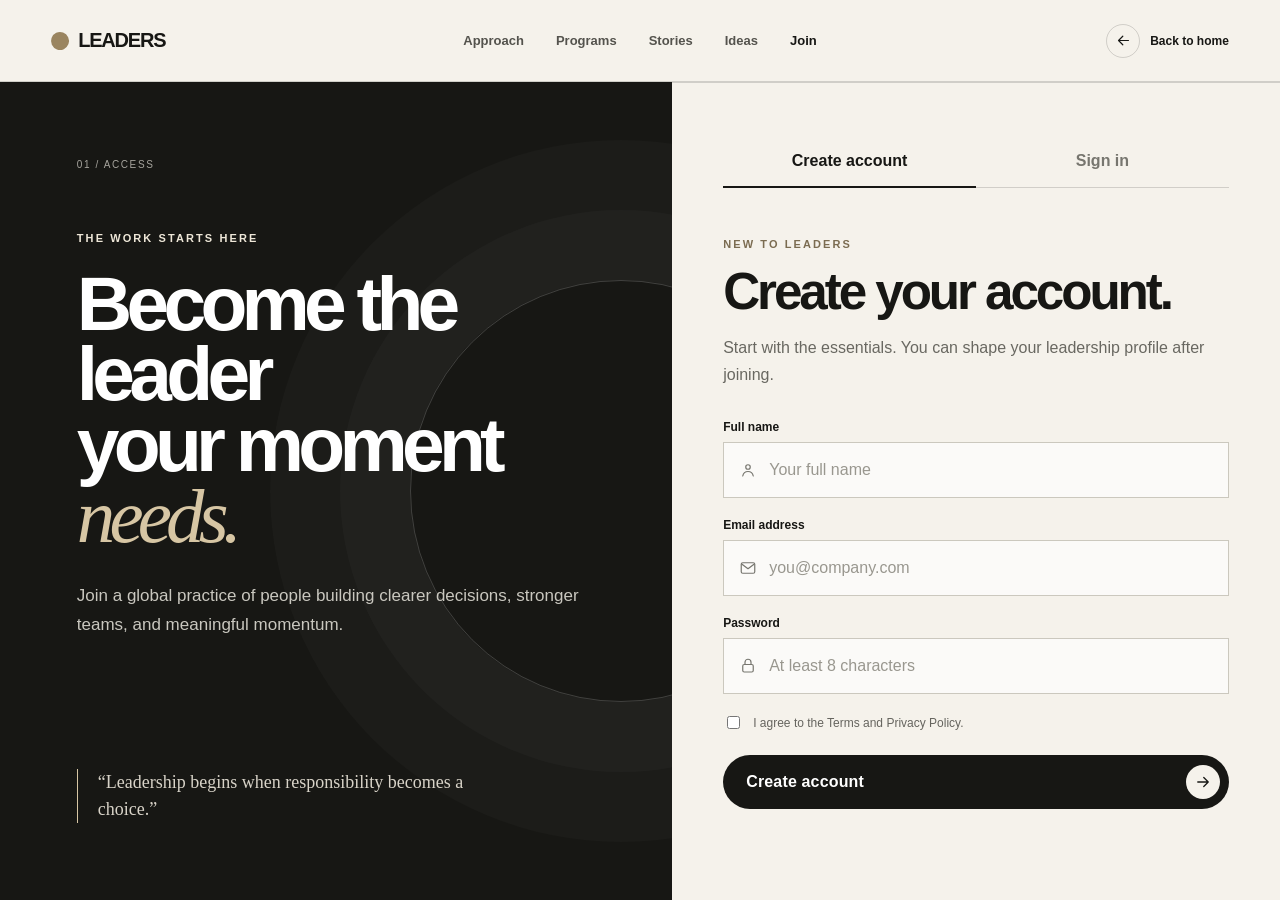
==== auth.html @ 49ad2e36 "Refine premium design and add account access" ====
<!doctype html>
<html lang="en">
<head>
  <meta charset="utf-8">
  <meta name="viewport" content="width=device-width, initial-scale=1">
  <meta name="theme-color" content="#171714">
  <meta name="description" content="Join Leaders or sign in to continue your leadership journey.">
  <title>Join Leaders</title>
  <link rel="icon" href="assets/favicon.svg" type="image/svg+xml">
  <link rel="stylesheet" href="styles.css">
  <script src="auth.js" defer></script>
</head>
<body class="auth-page">
  <header class="site-header">
    <a class="brand" href="index.html"><span class="brand-dot" aria-hidden="true"></span>LEADERS</a>
    <nav class="desktop-nav" aria-label="Primary navigation">
      <a href="index.html#approach"><span class="nav-icon"><svg viewBox="0 0 24 24"><circle cx="12" cy="12" r="8"/><path d="m15 9-2 4-4 2 2-4z"/></svg></span><span>Approach</span></a>
      <a href="index.html#programs"><span class="nav-icon"><svg viewBox="0 0 24 24"><rect x="4" y="4" width="6" height="6" rx="1"/><rect x="14" y="4" width="6" height="6" rx="1"/><rect x="4" y="14" width="6" height="6" rx="1"/><rect x="14" y="14" width="6" height="6" rx="1"/></svg></span><span>Programs</span></a>
      <a href="index.html#stories"><span class="nav-icon"><svg viewBox="0 0 24 24"><path d="M5 18.5A3.5 3.5 0 0 1 8.5 15H20V4H7a3 3 0 0 0-3 3v11a2 2 0 0 0 2 2h14"/><path d="M8 8h8M8 11h6"/></svg></span><span>Stories</span></a>
      <a href="index.html#ideas"><span class="nav-icon"><svg viewBox="0 0 24 24"><path d="M9 18h6M10 22h4M8.5 14.5A6 6 0 1 1 15.5 14.5c-1.1.8-1.5 1.5-1.5 2.5h-4c0-1-.4-1.7-1.5-2.5Z"/></svg></span><span>Ideas</span></a>
      <a class="nav-join" href="auth.html" aria-current="page"><span class="nav-icon"><svg viewBox="0 0 24 24"><circle cx="9" cy="8" r="3"/><path d="M3.5 19c.6-3.1 2.4-5 5.5-5s4.9 1.9 5.5 5M17 8v6M14 11h6"/></svg></span><span>Join</span></a>
    </nav>
    <a class="auth-back" href="index.html"><span class="icon"><svg viewBox="0 0 24 24"><path d="M19 12H5M11 6l-6 6 6 6"/></svg></span>Back to home</a>
  </header>

  <main class="auth-layout">
    <section class="auth-editorial">
      <div class="auth-number">01 / ACCESS</div>
      <div>
        <p class="eyebrow light">The work starts here</p>
        <h1>Become the leader<br>your moment <em>needs.</em></h1>
        <p>Join a global practice of people building clearer decisions, stronger teams, and meaningful momentum.</p>
      </div>
      <blockquote>“Leadership begins when responsibility becomes a choice.”</blockquote>
    </section>

    <section class="auth-panel" aria-labelledby="auth-title">
      <div class="auth-card">
        <div class="auth-tabs" role="tablist" aria-label="Account access">
          <button type="button" role="tab" id="signup-tab" aria-selected="true" aria-controls="signup-panel">Create account</button>
          <button type="button" role="tab" id="signin-tab" aria-selected="false" aria-controls="signin-panel">Sign in</button>
        </div>

        <div class="auth-form-panel" id="signup-panel" role="tabpanel" aria-labelledby="signup-tab">
          <p class="eyebrow">New to Leaders</p>
          <h2 id="auth-title">Create your account.</h2>
          <p class="auth-intro">Start with the essentials. You can shape your leadership profile after joining.</p>
          <form class="account-form" data-mode="signup">
            <div class="auth-field"><label for="signup-name">Full name</label><div><svg viewBox="0 0 24 24"><circle cx="12" cy="8" r="3"/><path d="M5 20c.8-4 3.1-6 7-6s6.2 2 7 6"/></svg><input id="signup-name" name="name" autocomplete="name" placeholder="Your full name" required></div></div>
            <div class="auth-field"><label for="signup-email">Email address</label><div><svg viewBox="0 0 24 24"><rect x="3" y="5" width="18" height="14" rx="2"/><path d="m4 7 8 6 8-6"/></svg><input id="signup-email" name="email" type="email" autocomplete="email" placeholder="you@company.com" required></div></div>
            <div class="auth-field"><label for="signup-password">Password</label><div><svg viewBox="0 0 24 24"><rect x="5" y="10" width="14" height="10" rx="2"/><path d="M8 10V7a4 4 0 0 1 8 0v3"/></svg><input id="signup-password" name="password" type="password" autocomplete="new-password" minlength="8" placeholder="At least 8 characters" required></div></div>
            <label class="auth-check"><input type="checkbox" required><span>I agree to the Terms and Privacy Policy.</span></label>
            <button class="button button-ink auth-submit" type="submit">Create account <span class="icon"><svg viewBox="0 0 24 24"><path d="M5 12h14M13 6l6 6-6 6"/></svg></span></button>
            <p class="auth-status" aria-live="polite"></p>
          </form>
        </div>

        <div class="auth-form-panel" id="signin-panel" role="tabpanel" aria-labelledby="signin-tab" hidden>
          <p class="eyebrow">Welcome back</p>
          <h2>Continue your work.</h2>
          <p class="auth-intro">Sign in to return to your leadership profile and programs.</p>
          <form class="account-form" data-mode="signin">
            <div class="auth-field"><label for="signin-email">Email address</label><div><svg viewBox="0 0 24 24"><rect x="3" y="5" width="18" height="14" rx="2"/><path d="m4 7 8 6 8-6"/></svg><input id="signin-email" name="email" type="email" autocomplete="email" placeholder="you@company.com" required></div></div>
            <div class="auth-field"><label for="signin-password">Password</label><div><svg viewBox="0 0 24 24"><rect x="5" y="10" width="14" height="10" rx="2"/><path d="M8 10V7a4 4 0 0 1 8 0v3"/></svg><input id="signin-password" name="password" type="password" autocomplete="current-password" placeholder="Your password" required></div></div>
            <div class="auth-row"><label class="auth-check"><input type="checkbox"><span>Remember me</span></label><button class="auth-text-button" type="button">Forgot password?</button></div>
            <button class="button button-ink auth-submit" type="submit">Sign in <span class="icon"><svg viewBox="0 0 24 24"><path d="M5 12h14M13 6l6 6-6 6"/></svg></span></button>
            <p class="auth-status" aria-live="polite"></p>
          </form>
        </div>
      </div>
    </section>
  </main>
</body>
</html>
---- styles.css ----
:root{--ink:#171714;--blue:#252521;--blue-2:#35352f;--coral:#9a8560;--yellow:#d7c6a4;--citrus:#eee7d8;--cream:#f5f2eb;--white:#fff;--line:rgba(23,23,20,.16);--pad:clamp(20px,4vw,64px);--ease:cubic-bezier(.2,.75,.25,1);--radius:0px}*{box-sizing:border-box}html{scroll-behavior:smooth}body{margin:0;background:var(--cream);color:var(--ink);font-family:"Avenir Next","Helvetica Neue",Arial,sans-serif;font-size:16px;overflow-x:hidden}body.menu-open,body.dialog-open{overflow:hidden}button,input{font:inherit}button,a{-webkit-tap-highlight-color:transparent}button{cursor:pointer}a{color:inherit;text-decoration:none}.skip-link{position:fixed;top:8px;left:8px;z-index:200;background:var(--citrus);padding:12px 18px;transform:translateY(-150%)}.skip-link:focus{transform:none}.site-header{height:82px;background:var(--cream);display:grid;grid-template-columns:1fr auto 1fr;align-items:center;padding:0 var(--pad);position:relative;z-index:50;border-bottom:1px solid var(--line)}.brand{display:inline-flex;align-items:center;gap:9px;width:max-content;font-weight:900;letter-spacing:-.06em;font-size:20px}.brand-dot{width:18px;height:18px;background:var(--coral);display:inline-block;border-radius:50% 50% 0 50%;transform:rotate(-25deg)}.brand-mark{font-size:8px;align-self:flex-start;margin-top:2px}.desktop-nav{display:flex;gap:32px;font-size:13px;font-weight:700}.desktop-nav a{position:relative}.desktop-nav a:after{content:"";position:absolute;left:0;right:100%;bottom:-6px;height:2px;background:var(--coral);transition:right .3s var(--ease)}.desktop-nav a:hover:after{right:0}.header-cta{justify-self:end}.pill-button,.button{border:0;font-weight:800}.pill-button{border-radius:999px;background:var(--ink);color:white;padding:12px 18px;font-size:12px;display:inline-flex;gap:18px;align-items:center}.pill-button:hover span{transform:translate(2px,-2px)}.menu-button{display:none;border:0;background:transparent;font-weight:800}.mobile-menu{position:fixed;z-index:40;inset:72px 0 0;background:var(--yellow);padding:40px 24px}.mobile-menu nav{display:grid}.mobile-menu nav a{font-size:40px;font-weight:800;letter-spacing:-.05em;padding:15px 0;border-bottom:1px solid rgba(17,19,38,.2);display:flex;justify-content:space-between}.mobile-menu nav span{font-size:12px;letter-spacing:0}.mobile-menu .pill-button{margin-top:35px}.hero{height:calc(100svh - 82px);min-height:650px;position:relative;isolation:isolate;background:var(--blue);overflow:hidden}.hero-image{position:absolute;inset:0;width:100%;height:100%;object-fit:cover}.hero-wash{position:absolute;inset:0;background:linear-gradient(90deg,rgba(6,27,89,.99) 0%,rgba(6,31,101,.94) 31%,rgba(12,47,143,.43) 53%,rgba(12,47,143,0) 75%)}.hero-content{position:relative;z-index:2;height:100%;display:flex;flex-direction:column;justify-content:center;align-items:flex-start;width:min(720px,58%);padding:60px var(--pad);color:white}.eyebrow{text-transform:uppercase;letter-spacing:.19em;font-weight:900;font-size:11px;margin:0 0 24px}.eyebrow.light{color:var(--citrus)}.hero h1,.programs h2,.story-section h2{font-size:clamp(64px,8.5vw,134px);line-height:.82;letter-spacing:-.085em;margin:0;font-weight:850}.hero h1 em,.programs h2 em,.story-section h2 em{font-family:Georgia,serif;font-weight:400}.hero h1 em{color:var(--yellow)}.hero-copy{font-size:clamp(16px,1.4vw,21px);line-height:1.55;max-width:530px;margin:32px 0 0;color:#e3e9ff}.hero-actions{display:flex;align-items:center;gap:28px;margin-top:34px}.button{padding:17px 22px;display:inline-flex;gap:42px;align-items:center;transition:transform .25s var(--ease),box-shadow .25s}.button:hover{transform:translateY(-3px);box-shadow:0 12px 30px rgba(0,0,0,.15)}.button-citrus{background:var(--citrus);color:var(--ink)}.button-ink{background:var(--ink);color:white}.text-link{border:0;background:none;padding:5px 0;font-size:13px;font-weight:800;display:inline-flex;gap:24px;align-items:center}.light-link{color:white;border-bottom:1px solid rgba(255,255,255,.55)}.dark-link{color:var(--ink);border-bottom:1px solid var(--ink)}.text-link span{transition:transform .2s}.text-link:hover span{transform:translate(3px,-2px)}.hero-stamp{position:absolute;z-index:2;right:var(--pad);bottom:38px;width:110px;height:110px;color:white}.hero-stamp svg{width:100%;height:100%;animation:spin 18s linear infinite}.hero-stamp text{fill:white;font-size:9px;letter-spacing:1.8px;font-weight:800}.hero-stamp circle{fill:var(--citrus)}.hero-index{position:absolute;z-index:2;left:var(--pad);bottom:22px;color:white;display:flex;align-items:center;gap:10px;font-size:10px;font-weight:800}.hero-index i{width:70px;height:1px;background:rgba(255,255,255,.6)}@keyframes spin{to{transform:rotate(360deg)}}.section-grid{display:grid;grid-template-columns:minmax(150px,1fr) minmax(0,3fr);gap:30px;padding:120px var(--pad)}.section-label{text-transform:uppercase;font-size:11px;letter-spacing:.15em;font-weight:800}.section-label span{color:var(--coral);margin-right:14px}.manifesto-copy{max-width:1050px}.manifesto-copy h2,.principles h2{font-size:clamp(42px,5.6vw,82px);line-height:1.06;letter-spacing:-.065em;margin:0}.manifesto-copy>p:last-child{font-size:18px;line-height:1.7;max-width:650px;margin:45px 0 0 auto;color:#4c4d5c}.marker{position:relative;white-space:nowrap}.marker:after{content:"";position:absolute;height:.22em;left:0;right:0;bottom:.05em;z-index:-1;transform:rotate(-1.5deg)}.marker.coral:after{background:var(--coral)}.marker.blue:after{background:#b8aa8c}.marker.yellow:after{background:var(--yellow)}.metrics{display:grid;grid-template-columns:repeat(4,1fr);border-top:1px solid var(--line);border-bottom:1px solid var(--line)}.metric{min-height:240px;padding:40px var(--pad);border-right:1px solid var(--line);display:flex;flex-direction:column;justify-content:space-between}.metric strong{font-size:clamp(52px,6vw,88px);letter-spacing:-.08em}.metric strong:after{content:"+";color:var(--coral);font-size:.45em;vertical-align:top}.metric:nth-child(3) strong:after{content:""}.metric span{font-size:12px;text-transform:uppercase;letter-spacing:.12em;font-weight:800}.metric.coral-card{background:var(--coral);border:0}.metric.coral-card .metric-symbol{font-size:50px}.metric.coral-card p{font-family:Georgia,serif;font-size:24px;line-height:1.2;margin:0}.programs{background:var(--blue);color:white;padding:120px var(--pad)}.programs-head{display:flex;justify-content:space-between;align-items:end;gap:50px}.programs-head>p{width:340px;color:#d7d2c8;line-height:1.7;margin:0 0 10px}.programs h2{font-size:clamp(65px,8vw,116px)}.programs h2 em{color:var(--yellow)}.program-tabs{display:flex;border-bottom:1px solid rgba(255,255,255,.25);margin-top:75px}.program-tabs button{flex:1;border:0;background:transparent;color:#c4c0b7;padding:20px 8px;font-weight:800;text-align:left;position:relative}.program-tabs button[aria-selected="true"]{color:white}.program-tabs button[aria-selected="true"]:after{content:"";position:absolute;left:0;right:0;bottom:-1px;height:4px;background:var(--citrus)}.program-panel{margin-top:40px;background:var(--cream);color:var(--ink);min-height:500px;display:grid;grid-template-columns:120px 1.15fr 1fr;overflow:hidden}.program-number{padding:38px;font-size:12px;font-weight:800}.program-content{padding:70px 40px;align-self:center;max-width:600px}.program-content h3{font-size:clamp(38px,4vw,62px);line-height:1;letter-spacing:-.06em;margin:0 0 24px}.program-content>p{color:#545563;line-height:1.65}.program-content ul{list-style:none;padding:20px 0;margin:20px 0;border-top:1px solid var(--line);display:flex;flex-wrap:wrap;gap:10px}.program-content li{font-size:12px;border:1px solid var(--line);border-radius:999px;padding:8px 12px}.program-visual{position:relative;overflow:hidden;background:var(--yellow);display:grid;place-items:center}.orbit{position:absolute;border:3px solid var(--ink);border-radius:50%}.orbit-one{width:72%;aspect-ratio:1}.orbit-two{width:50%;aspect-ratio:1}.orbit-core{width:22%;aspect-ratio:1;background:var(--coral);display:grid;place-items:center;border-radius:50%;font-size:clamp(50px,7vw,100px);font-weight:900;transition:transform .6s var(--ease)}.program-panel:hover .orbit-core{transform:rotate(12deg) scale(1.05)}.principles{background:var(--yellow)}.principles-content{display:grid;grid-template-columns:.95fr 1.05fr;gap:80px}.principles h2{font-size:clamp(52px,6vw,90px)}.principles h2 em{font-family:Georgia,serif;font-weight:400;color:var(--blue)}.accordion-item{border-top:1px solid rgba(17,19,38,.3)}.accordion-item:last-child{border-bottom:1px solid rgba(17,19,38,.3)}.accordion-item button{width:100%;border:0;background:none;padding:24px 0;display:flex;justify-content:space-between;text-align:left;font-weight:800;font-size:20px}.accordion-item i{font-style:normal;font-size:10px;color:var(--coral);margin-right:25px}.accordion-item b{font-size:26px;font-weight:400}.accordion-content{display:grid;grid-template-rows:0fr;transition:grid-template-rows .4s var(--ease)}.accordion-content>p{overflow:hidden;margin:0;line-height:1.65;color:#4c493b;padding-right:35px}.accordion-item.open .accordion-content{grid-template-rows:1fr}.accordion-item.open .accordion-content>p{padding-bottom:28px}.story-section{background:var(--ink);color:white;padding:120px var(--pad);overflow:hidden}.story-top{display:flex;justify-content:space-between;align-items:end}.story-section h2{font-size:clamp(62px,8vw,112px)}.story-section h2 em{color:var(--coral)}.story-controls{display:flex;gap:10px}.circle-button{width:52px;height:52px;border-radius:50%;border:1px solid rgba(255,255,255,.45);background:transparent;color:white;font-size:18px}.circle-button:hover{background:white;color:var(--ink)}.story-track{margin-top:70px;display:flex;transition:transform .6s var(--ease)}.story-card{min-width:100%;padding-right:15vw;opacity:.2;transition:opacity .4s}.story-card.active{opacity:1}.story-card blockquote{font-family:Georgia,serif;font-size:clamp(36px,5vw,68px);line-height:1.2;margin:0;letter-spacing:-.03em}.story-card footer{display:flex;align-items:center;gap:15px;margin-top:50px}.story-card footer div{display:grid;gap:3px}.story-card footer span{font-size:12px;color:#aeb2c8}.avatar{width:48px;height:48px;border-radius:50%;display:grid!important;place-items:center;color:var(--ink)!important;font-weight:900}.avatar-coral{background:var(--coral)}.avatar-yellow{background:var(--yellow)}.avatar-blue{background:#bbb4a7}.story-progress{height:2px;background:rgba(255,255,255,.18);margin-top:70px}.story-progress i{display:block;width:33.333%;height:100%;background:var(--citrus);transition:transform .6s var(--ease)}.cta-section{min-height:680px;background:var(--coral);display:grid;place-items:center;text-align:center;position:relative;overflow:hidden;padding:100px 24px}.cta-content{position:relative;z-index:2}.cta-section h2{font-size:clamp(52px,7vw,100px);line-height:.96;letter-spacing:-.07em;margin:0}.cta-section p:not(.eyebrow){font-size:18px;margin:30px auto;max-width:510px;line-height:1.6}.cta-shape{position:absolute;border-radius:50%}.shape-one{width:420px;height:420px;background:var(--yellow);left:-180px;top:-120px}.shape-two{width:360px;height:360px;border:75px solid var(--blue);right:-170px;bottom:-110px}.site-footer{background:var(--cream);padding:80px var(--pad) 30px}.footer-main{display:grid;grid-template-columns:1fr 1fr;gap:80px;align-items:start}.footer-brand{font-size:32px}.footer-main>div>p{color:#5e5f69;margin-top:18px}.newsletter label{font-weight:800;font-size:18px}.newsletter>div{display:flex;border-bottom:2px solid var(--ink);margin-top:20px}.newsletter input{flex:1;border:0;background:transparent;padding:17px 0;outline:0}.newsletter button{border:0;background:none;font-size:24px}.form-note{height:20px;font-size:12px;color:var(--blue)}.footer-bottom{display:flex;justify-content:space-between;border-top:1px solid var(--line);padding-top:25px;margin-top:70px;font-size:11px;color:#666873}.footer-bottom div{display:flex;gap:25px}.diagnostic{padding:0;border:0;width:min(1100px,calc(100% - 32px));max-width:none;background:transparent}.diagnostic::backdrop{background:rgba(5,8,22,.88);backdrop-filter:blur(8px)}.diagnostic-shell{min-height:660px;display:grid;grid-template-columns:33% 67%;background:var(--cream);position:relative}.dialog-close{position:absolute;right:20px;top:18px;z-index:4;border:0;background:transparent;font-size:32px;line-height:1}.diagnostic-aside{background:var(--blue);color:white;padding:35px;display:flex;flex-direction:column;justify-content:space-between}.diagnostic-aside .brand-dot{background:var(--yellow)}.diagnostic-aside>div>span{font-size:11px;font-weight:800}.diagnostic-aside p{color:#bdc8ef;font-size:13px;line-height:1.6}.progress{height:3px;background:rgba(255,255,255,.2);margin:14px 0 25px}.progress i{display:block;width:20%;height:100%;background:var(--citrus);transition:width .35s}.diagnostic-main{padding:70px clamp(30px,6vw,90px);display:grid;align-items:center}.diagnostic-main h2{font-size:clamp(36px,4vw,58px);letter-spacing:-.06em;line-height:1.05;margin:0 0 35px}.answer-list{display:grid;gap:10px}.answer-button{border:1px solid var(--line);background:white;text-align:left;padding:18px 20px;font-weight:700;display:flex;align-items:center;gap:15px;transition:background .2s,transform .2s}.answer-button:hover,.answer-button:focus{background:var(--yellow);transform:translateX(5px);outline:0}.answer-button span{font-size:10px;border:1px solid currentColor;width:24px;height:24px;border-radius:50%;display:grid;place-items:center}.back-button{border:0;background:none;margin-top:20px;padding:0;color:#676877}.result-badge{width:72px;height:72px;background:var(--yellow);display:grid;place-items:center;border-radius:50%;font-weight:900;margin-bottom:25px}.diagnostic-result>p{font-size:18px;line-height:1.65;color:#555766}.result-bars{display:grid;gap:12px;margin:28px 0}.result-bars>div{display:grid;grid-template-columns:90px 1fr;align-items:center;font-size:12px;font-weight:800}.result-bars i{height:8px;background:#dcddd9}.result-bars b{display:block;height:100%;width:0;background:var(--blue);transition:width .8s var(--ease)}.reveal{opacity:0;transform:translateY(28px);transition:opacity .8s var(--ease),transform .8s var(--ease)}.reveal.visible{opacity:1;transform:none}@media(prefers-reduced-motion:reduce){*{scroll-behavior:auto!important;animation-duration:.001ms!important;animation-iteration-count:1!important;transition-duration:.001ms!important}.reveal{opacity:1;transform:none}}@media(max-width:980px){.site-header{grid-template-columns:1fr auto}.desktop-nav,.header-cta{display:none}.menu-button{display:flex;align-items:center;gap:10px}.menu-lines{width:20px;height:11px;border-top:2px solid;border-bottom:2px solid}.hero-content{width:70%}.section-grid{grid-template-columns:1fr;padding-block:85px}.section-label{margin-bottom:25px}.metrics{grid-template-columns:repeat(2,1fr)}.metric:nth-child(2){border-right:0}.principles-content{grid-template-columns:1fr}.program-panel{grid-template-columns:80px 1fr}.program-visual{min-height:350px;grid-column:1/-1}.footer-main{grid-template-columns:1fr}.diagnostic-shell{grid-template-columns:250px 1fr}}@media(max-width:650px){:root{--pad:20px}.site-header{height:72px}.hero{height:calc(100svh - 72px);min-height:680px}.hero-image{object-position:63% center}.hero-wash{background:linear-gradient(180deg,rgba(6,27,89,.98) 0%,rgba(6,27,89,.85) 47%,rgba(6,27,89,.15) 100%)}.hero-content{width:100%;height:auto;padding-top:60px;justify-content:flex-start}.hero h1{font-size:clamp(58px,19vw,86px)}.hero-copy{font-size:15px;max-width:90%}.hero-actions{align-items:flex-start;flex-direction:column;gap:20px}.hero-stamp{width:82px;height:82px;right:20px;bottom:24px}.manifesto-copy h2{font-size:43px}.manifesto-copy>p:last-child{font-size:16px;margin-top:30px}.metrics{grid-template-columns:1fr}.metric{min-height:170px;border-right:0;border-bottom:1px solid var(--line);padding:28px 24px}.metric strong{font-size:60px}.programs{padding-block:85px}.programs-head{display:block}.programs-head>p{width:auto;margin-top:28px}.programs h2,.story-section h2{font-size:64px}.program-tabs{overflow-x:auto}.program-tabs button{min-width:150px}.program-panel{grid-template-columns:1fr}.program-number{padding:24px}.program-content{padding:25px 24px 50px}.program-visual{min-height:300px}.principles-content{gap:45px}.principles h2{font-size:53px}.accordion-item button{font-size:17px}.story-section{padding-block:85px}.story-controls{display:none}.story-card{padding-right:0}.story-card blockquote{font-size:37px}.cta-section{min-height:600px}.cta-section h2{font-size:56px}.footer-main{gap:45px}.footer-bottom{display:grid;gap:20px}.footer-bottom div{flex-wrap:wrap}.diagnostic{width:100%;height:100%;max-height:none;margin:0}.diagnostic-shell{min-height:100%;grid-template-columns:1fr}.diagnostic-aside{min-height:155px;padding:24px}.diagnostic-aside>div p{display:none}.diagnostic-main{padding:38px 22px}.diagnostic-main h2{font-size:38px}.dialog-close{color:white}.shape-one{width:260px;height:260px}.shape-two{width:250px;height:250px;border-width:55px}}


/* Refined monochrome system */
.site-header{position:sticky;top:0;background:rgba(245,242,235,.94);backdrop-filter:blur(18px);box-shadow:0 1px 0 var(--line)}
.brand-dot{background:var(--coral);border-radius:50%}
.desktop-nav a{display:flex;align-items:center;gap:7px;color:#54534d;transition:color .2s}
.desktop-nav a:hover{color:var(--ink)}
.desktop-nav a:after{background:var(--coral)}
.nav-icon{display:inline-grid;place-items:center}
.nav-icon svg,.icon svg,.circle-button svg,.metric-symbol svg,.newsletter button svg,.dialog-close svg{width:18px;height:18px;fill:none;stroke:currentColor;stroke-width:1.7;stroke-linecap:round;stroke-linejoin:round}
.desktop-nav .nav-icon{display:none}
.nav-join{font-weight:900!important;color:var(--ink)!important}
.pill-button,.button{border-radius:999px;letter-spacing:.01em}
.pill-button{padding:7px 8px 7px 18px;background:var(--ink);gap:14px}
.pill-button .icon,.button .icon{width:34px;height:34px;border-radius:50%;display:grid;place-items:center;background:rgba(255,255,255,.12);transition:transform .25s var(--ease),background .25s}
.pill-button:hover .icon,.button:hover .icon{transform:translateX(3px);background:rgba(255,255,255,.2)}
.button{padding:8px 8px 8px 22px;min-height:54px;gap:30px;border:1px solid transparent}
.button-citrus{background:var(--citrus);border-color:rgba(23,23,20,.2)}
.button-citrus .icon{background:var(--ink);color:white}
.button-ink .icon{background:var(--cream);color:var(--ink)}
.text-link .icon{display:grid;place-items:center}
.hero-image{filter:grayscale(1) saturate(0) contrast(1.04)}
.hero-wash{background:linear-gradient(90deg,rgba(20,20,18,.99) 0%,rgba(28,28,25,.93) 34%,rgba(28,28,25,.33) 62%,rgba(28,28,25,.03) 82%)}
.hero h1 em,.programs h2 em,.story-section h2 em{color:var(--yellow)}
.marker.coral:after,.marker.blue:after,.marker.yellow:after{background:var(--yellow)}
.metric.coral-card{background:#d9d3c7}
.metric-symbol{display:grid}.metric-symbol svg{width:48px;height:48px}
.program-visual{background:#d9d3c7}
.orbit-core{background:var(--ink);color:var(--cream)}
.principles{background:#ded8cd}
.cta-section{background:#c8b894}
.shape-one{background:#e8e2d7}.shape-two{border-color:#8d8067}
.avatar-coral,.avatar-yellow,.avatar-blue{background:#d1c9ba}
.newsletter button{display:grid;place-items:center}
.newsletter button svg{width:22px;height:22px}
.dialog-close{width:40px;height:40px;display:grid;place-items:center}
.dialog-close svg{width:22px;height:22px}
.result-badge{background:var(--yellow)}
.progress i{background:var(--yellow)}

@media(max-width:980px){
  .site-header{grid-template-columns:1fr auto}.header-cta{display:inline-flex}.desktop-nav{display:flex}
}
@media(max-width:720px){
  body{padding-bottom:76px}.site-header{height:64px;position:relative;grid-template-columns:1fr}.site-header>.header-cta{display:none}
  .desktop-nav{position:fixed;z-index:100;left:10px;right:10px;bottom:10px;height:64px;padding:7px;background:rgba(23,23,20,.96);border:1px solid rgba(255,255,255,.12);border-radius:18px;box-shadow:0 14px 40px rgba(0,0,0,.24);backdrop-filter:blur(18px);justify-content:space-around;gap:2px}
  .desktop-nav a{flex:1;height:100%;display:flex;flex-direction:column;justify-content:center;gap:4px;color:#bdbab2;font-size:10px;letter-spacing:.01em;font-weight:700}
  .desktop-nav a:after{display:none}.desktop-nav a:hover,.desktop-nav a:focus,.desktop-nav .nav-join{color:white!important}
  .desktop-nav .nav-icon{display:grid}.desktop-nav .nav-icon svg{width:19px;height:19px}
  .hero{height:calc(100svh - 64px)}.hero-wash{background:linear-gradient(180deg,rgba(20,20,18,.97) 0%,rgba(20,20,18,.8) 48%,rgba(20,20,18,.16) 100%)}
}

/* Account access */
.auth-page{background:var(--cream);min-height:100svh}
.auth-back{justify-self:end;display:flex;align-items:center;gap:10px;font-size:12px;font-weight:800}
.auth-back .icon{width:34px;height:34px;border:1px solid var(--line);border-radius:50%;display:grid;place-items:center}
.auth-back .icon svg{width:17px;height:17px;fill:none;stroke:currentColor;stroke-width:1.7;stroke-linecap:round;stroke-linejoin:round}
.auth-layout{min-height:calc(100svh - 82px);display:grid;grid-template-columns:1.05fr .95fr}
.auth-editorial{background:var(--ink);color:white;padding:clamp(36px,6vw,90px);display:flex;flex-direction:column;justify-content:space-between;position:relative;overflow:hidden}
.auth-editorial:after{content:"";position:absolute;width:420px;height:420px;border:1px solid rgba(255,255,255,.18);border-radius:50%;right:-160px;top:50%;transform:translateY(-50%);box-shadow:0 0 0 70px rgba(255,255,255,.025),0 0 0 140px rgba(255,255,255,.02)}
.auth-editorial>div,.auth-editorial>blockquote{position:relative;z-index:1}
.auth-number{font-size:10px;letter-spacing:.16em;color:#a6a49d}
.auth-editorial h1{font-size:clamp(54px,6vw,92px);line-height:.92;letter-spacing:-.075em;margin:0}
.auth-editorial h1 em{font-family:Georgia,serif;font-weight:400;color:var(--yellow)}
.auth-editorial>div>p:last-child{max-width:530px;color:#c9c7bf;line-height:1.7;font-size:17px;margin-top:30px}
.auth-editorial blockquote{font-family:Georgia,serif;color:#d8d3c8;font-size:18px;line-height:1.5;margin:50px 0 0;max-width:440px;border-left:1px solid var(--yellow);padding-left:20px}
.auth-panel{display:grid;place-items:center;padding:50px var(--pad)}
.auth-card{width:min(100%,520px)}
.auth-tabs{display:grid;grid-template-columns:1fr 1fr;border-bottom:1px solid var(--line);margin-bottom:50px}
.auth-tabs button{border:0;background:transparent;padding:17px 8px;font-weight:800;color:#77766f;position:relative}
.auth-tabs button[aria-selected="true"]{color:var(--ink)}
.auth-tabs button[aria-selected="true"]:after{content:"";position:absolute;height:2px;background:var(--ink);left:0;right:0;bottom:-1px}
.auth-form-panel .eyebrow{color:#7b6c51;margin-bottom:16px}
.auth-form-panel h2{font-size:clamp(38px,4vw,56px);letter-spacing:-.06em;line-height:1;margin:0}
.auth-form-panel h2:focus{outline:0}
.auth-intro{color:#696861;line-height:1.65;margin:18px 0 32px}
.account-form{display:grid;gap:20px}
.auth-field{display:grid;gap:8px}
.auth-field label{font-size:12px;font-weight:800}
.auth-field>div{display:flex;align-items:center;border:1px solid #cbc8be;background:rgba(255,255,255,.65);padding:0 15px;transition:border .2s,box-shadow .2s}
.auth-field>div:focus-within{border-color:var(--ink);box-shadow:0 0 0 3px rgba(23,23,20,.07)}
.auth-field svg{width:18px;height:18px;fill:none;stroke:#77766f;stroke-width:1.6;stroke-linecap:round;stroke-linejoin:round;flex:none}
.auth-field input{height:54px;border:0;background:transparent;outline:0;padding:0 12px;width:100%;color:var(--ink)}
.auth-field input::placeholder{color:#99978f}
.auth-check{display:flex;align-items:flex-start;gap:10px;font-size:12px;color:#65645e;line-height:1.5}
.auth-check input{accent-color:var(--ink);margin-top:2px}
.auth-row{display:flex;justify-content:space-between;align-items:center;gap:20px}
.auth-text-button{border:0;background:transparent;text-decoration:underline;font-size:12px;font-weight:800}
.auth-submit{width:100%;justify-content:space-between;margin-top:3px}
.auth-status{font-size:12px;line-height:1.5;color:#625943;min-height:18px;margin:0}
@media(max-width:980px){.auth-page .site-header{grid-template-columns:1fr auto 1fr}.auth-page .desktop-nav{display:none}.auth-layout{grid-template-columns:.85fr 1.15fr}.auth-editorial{padding:50px 35px}.auth-editorial h1{font-size:58px}}
@media(max-width:720px){.auth-page{padding-bottom:76px}.auth-page .site-header{grid-template-columns:1fr auto;height:64px}.auth-page .desktop-nav{display:flex}.auth-page .auth-back{font-size:0}.auth-layout{display:block;min-height:auto}.auth-editorial{min-height:390px;padding:42px 24px}.auth-editorial h1{font-size:54px}.auth-editorial>div>p:last-child{font-size:14px}.auth-editorial blockquote{display:none}.auth-panel{padding:46px 20px 70px}.auth-tabs{margin-bottom:38px}}
@media(max-width:980px) and (min-width:721px){
  .site-header{grid-template-columns:auto 1fr}.site-header>.header-cta{display:none}.desktop-nav{justify-self:end}
  .auth-page .site-header{grid-template-columns:auto 1fr}.auth-page .desktop-nav{display:flex}.auth-page .auth-back{display:none}
}
@media(max-width:720px){.auth-page .auth-back{display:flex}}
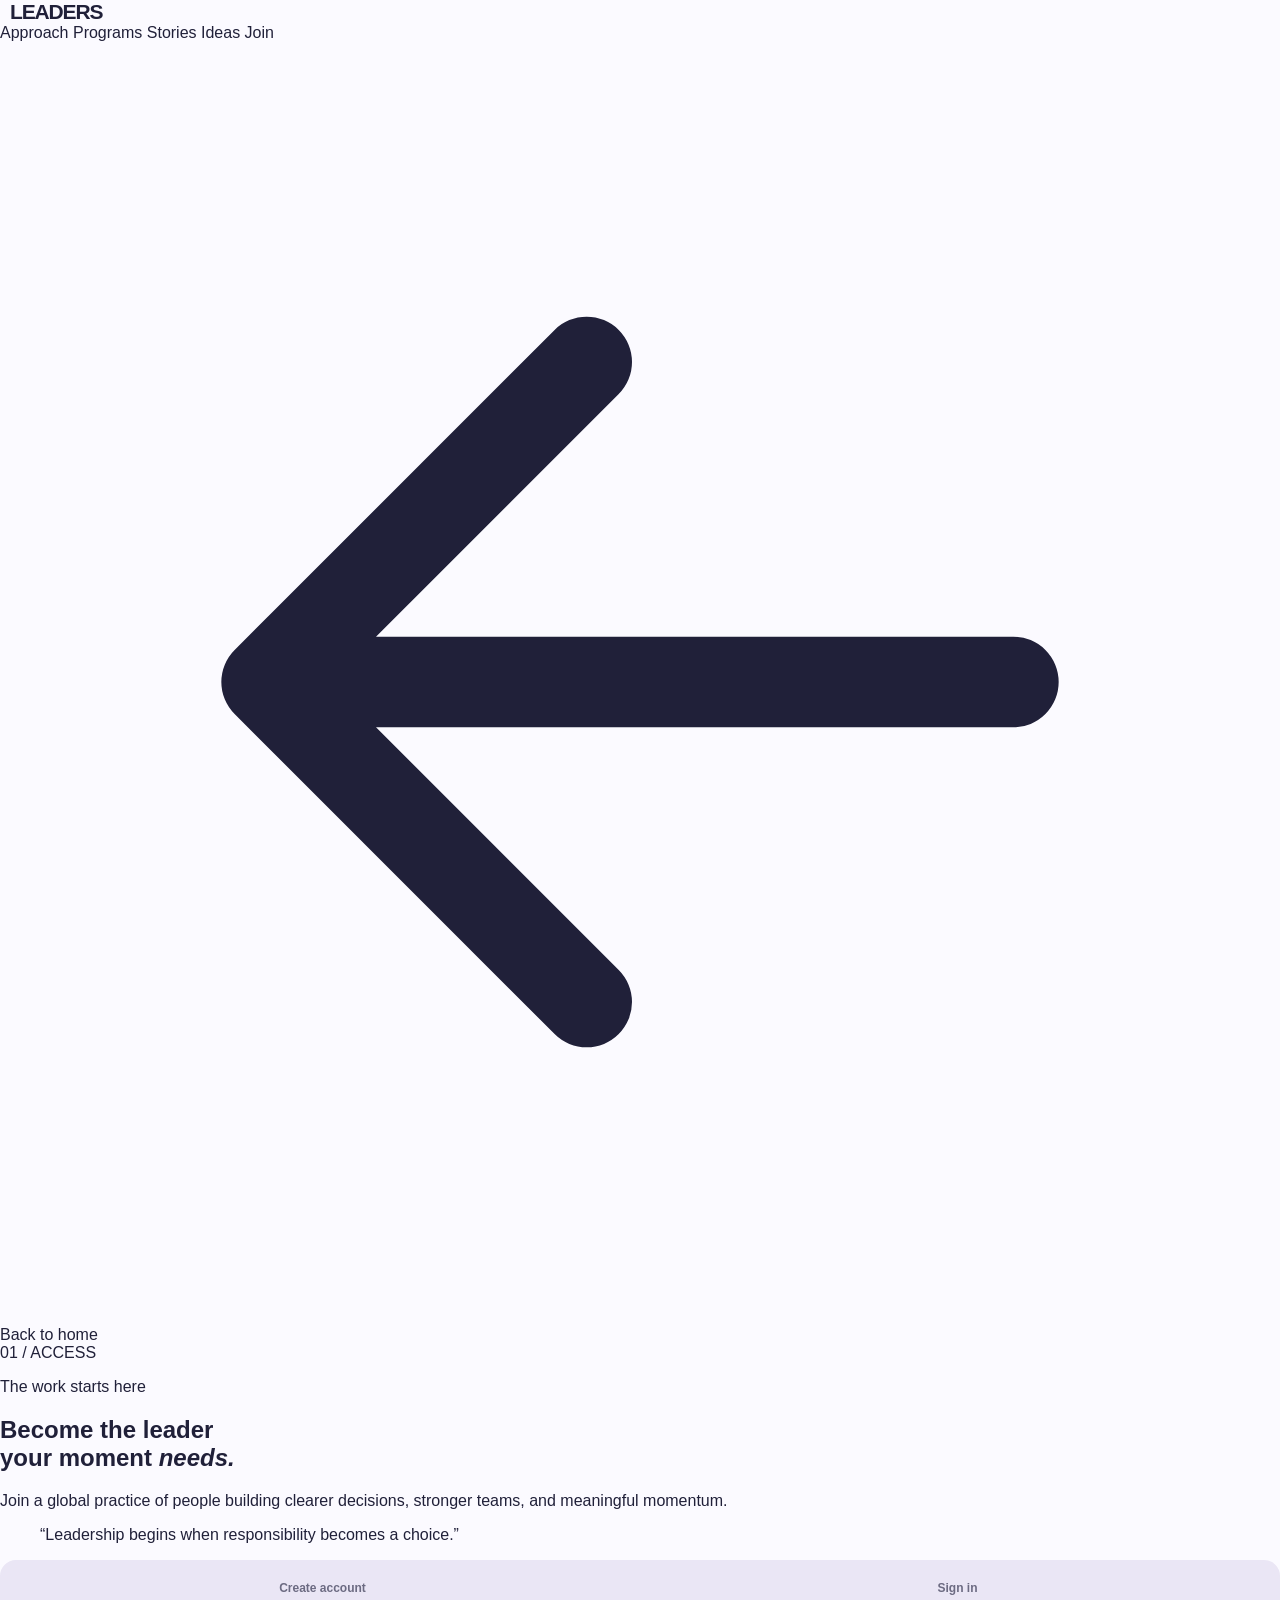
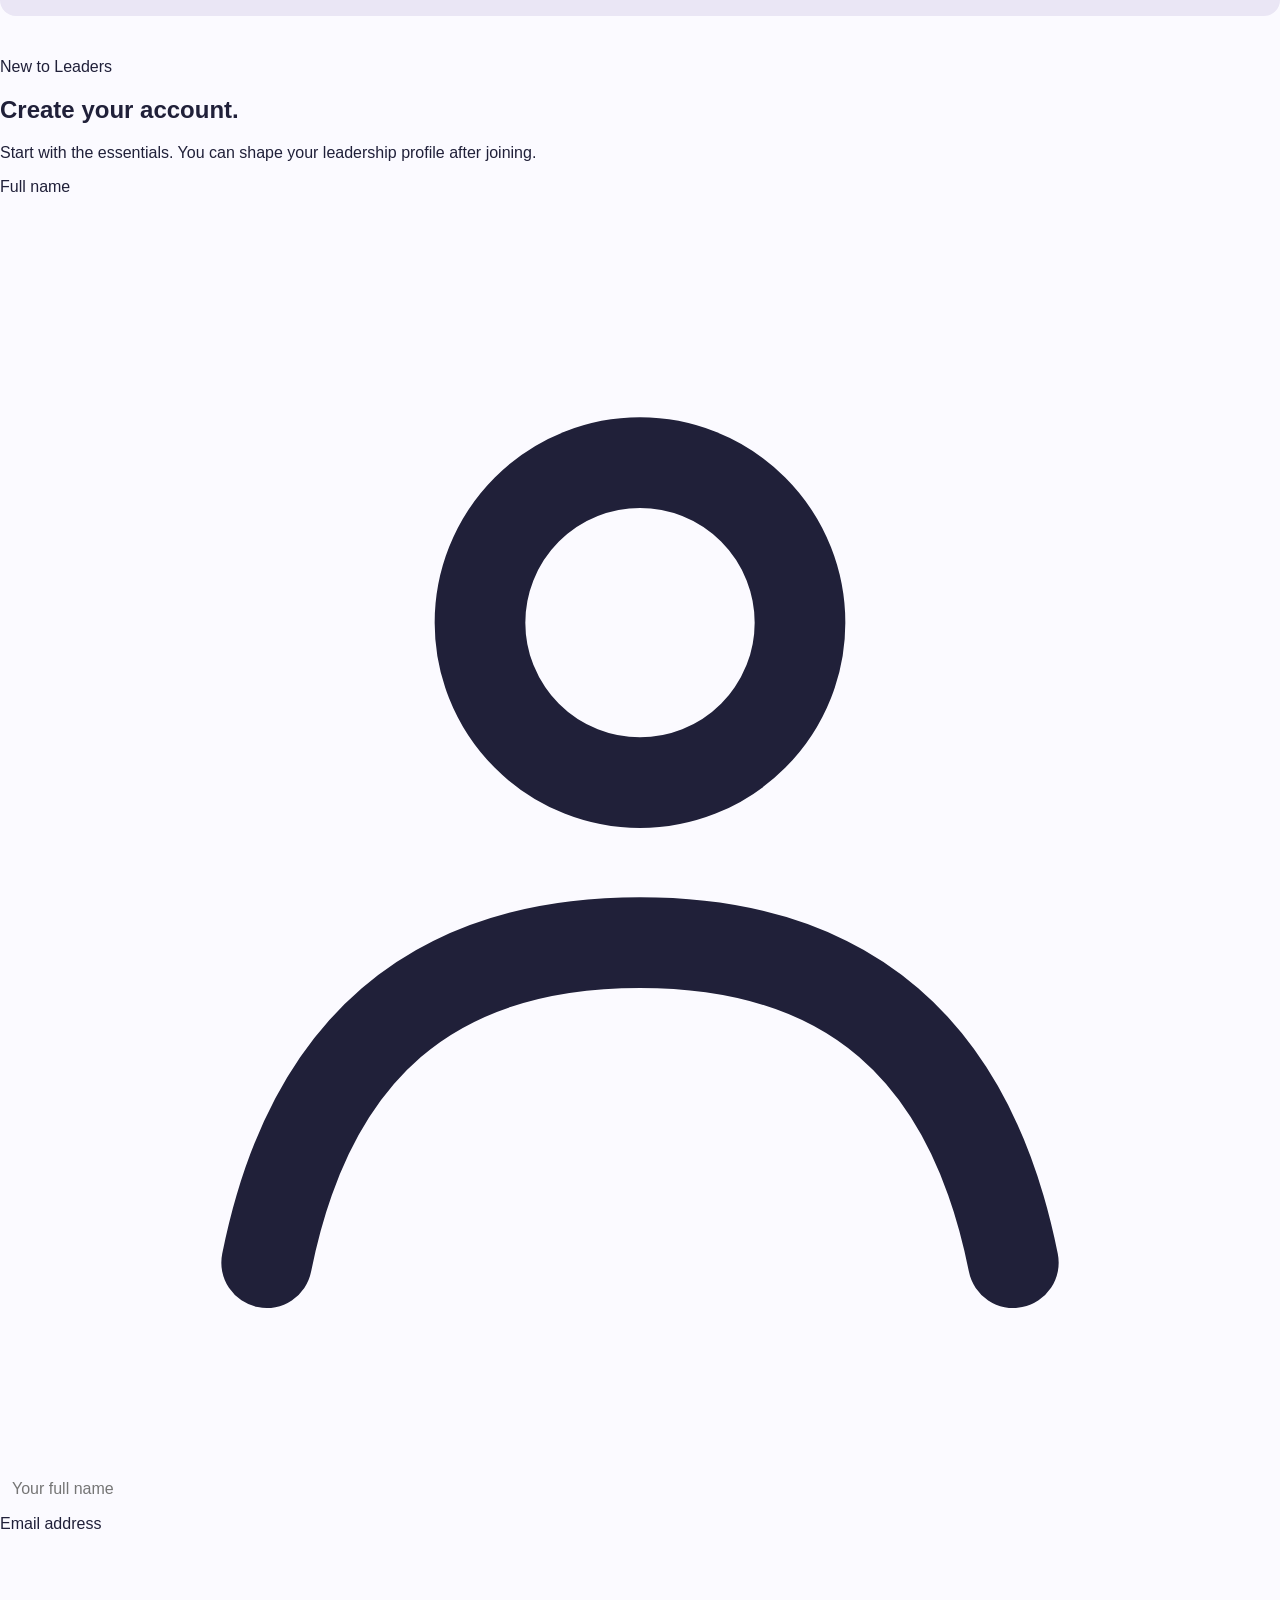
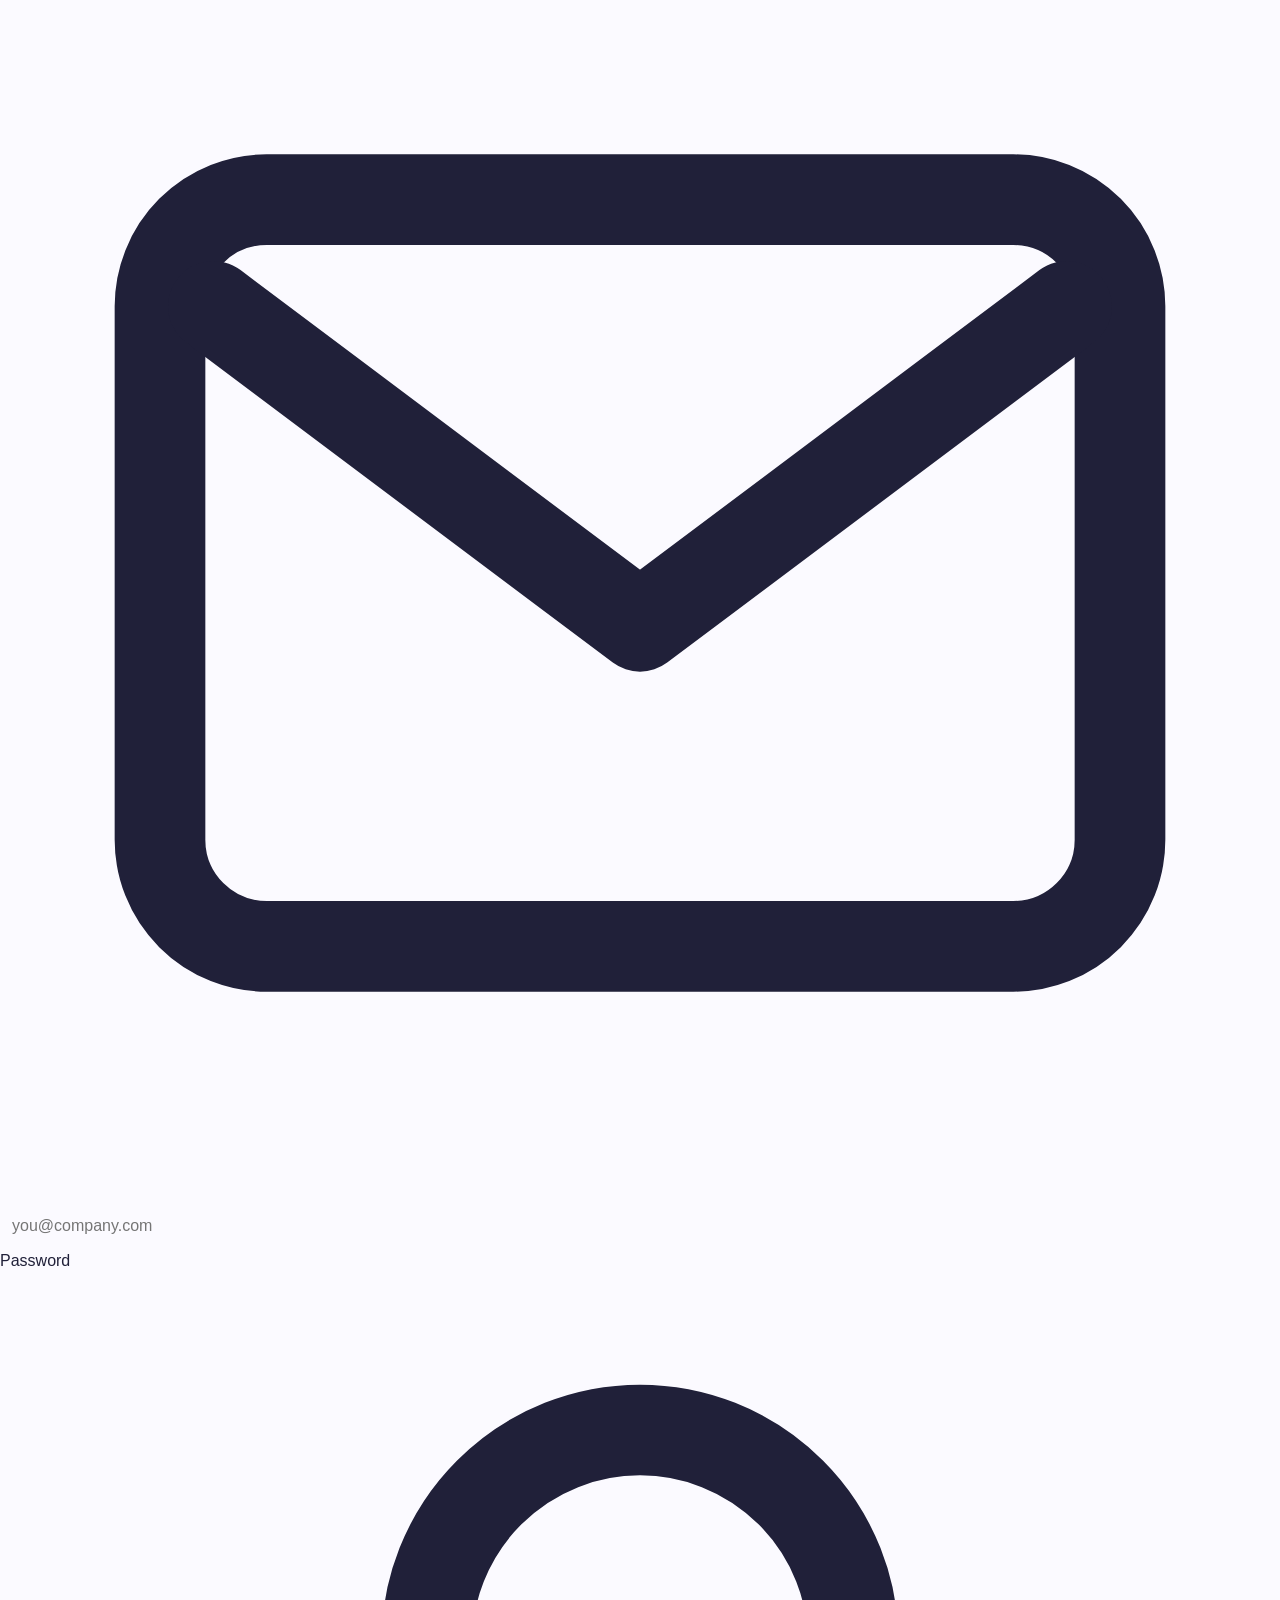
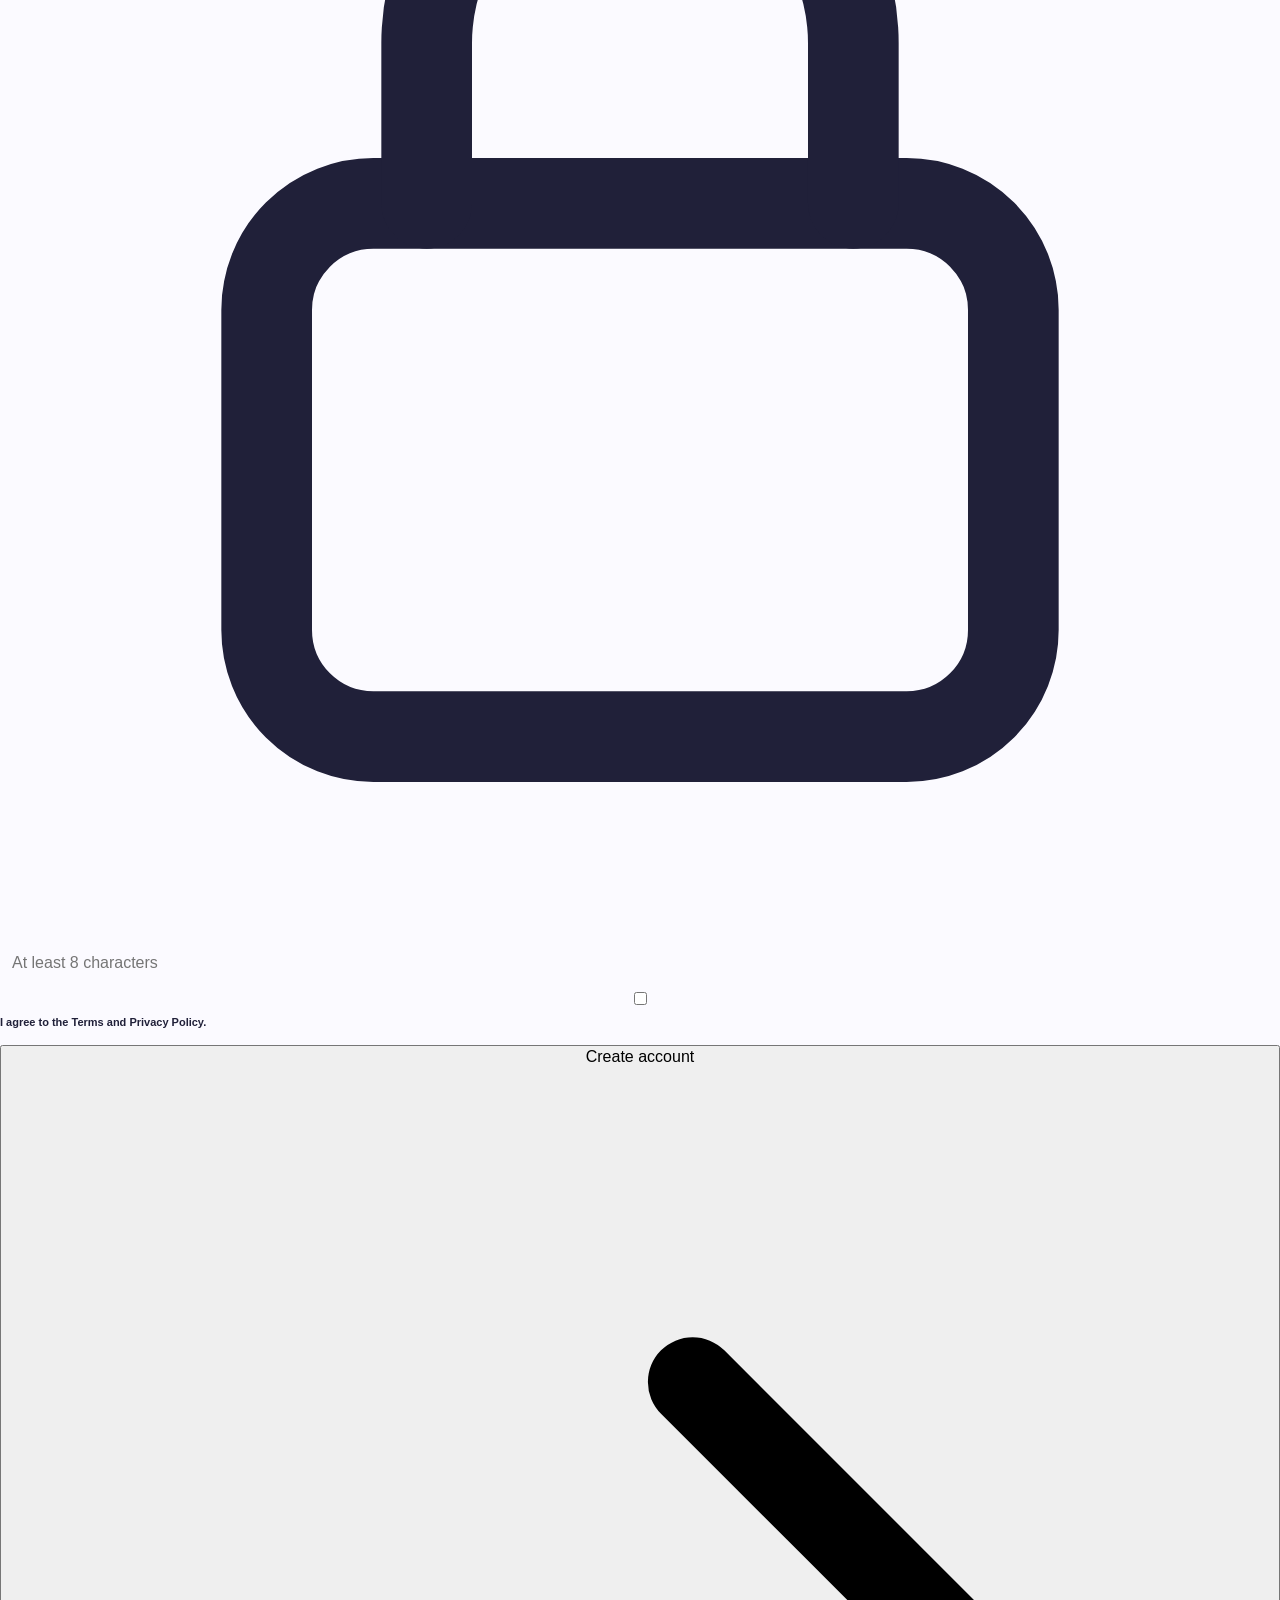
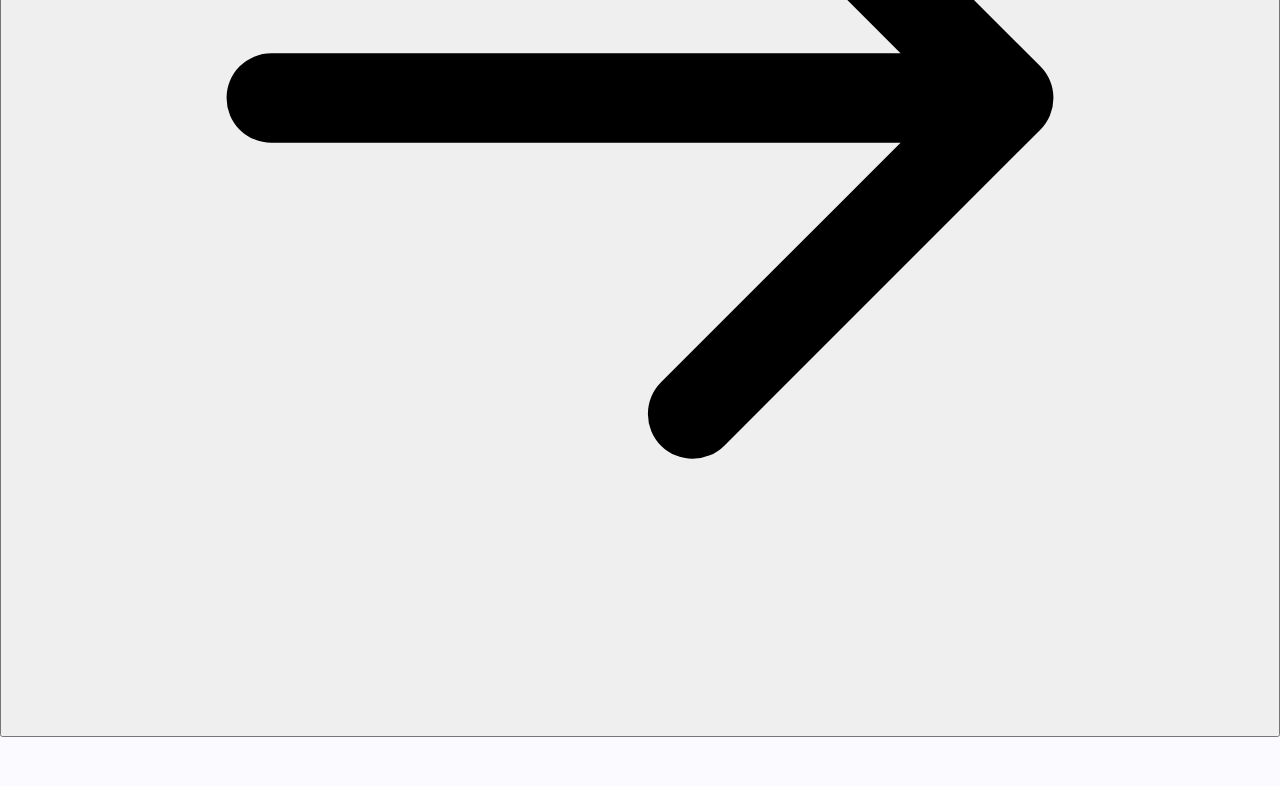
==== commit 4ae6ef63: "Rebuild Leaders as premium study platform" ====
--- a/auth.html
+++ b/auth.html
@@ -8,6 +8,7 @@
   <title>Join Leaders</title>
   <link rel="icon" href="assets/favicon.svg" type="image/svg+xml">
   <link rel="stylesheet" href="styles.css">
+  <link rel="stylesheet" href="auth.css">
   <script src="auth.js" defer></script>
 </head>
 <body class="auth-page">
--- a/styles.css
+++ b/styles.css
@@ -1,98 +1,7 @@
-:root{--ink:#171714;--blue:#252521;--blue-2:#35352f;--coral:#9a8560;--yellow:#d7c6a4;--citrus:#eee7d8;--cream:#f5f2eb;--white:#fff;--line:rgba(23,23,20,.16);--pad:clamp(20px,4vw,64px);--ease:cubic-bezier(.2,.75,.25,1);--radius:0px}*{box-sizing:border-box}html{scroll-behavior:smooth}body{margin:0;background:var(--cream);color:var(--ink);font-family:"Avenir Next","Helvetica Neue",Arial,sans-serif;font-size:16px;overflow-x:hidden}body.menu-open,body.dialog-open{overflow:hidden}button,input{font:inherit}button,a{-webkit-tap-highlight-color:transparent}button{cursor:pointer}a{color:inherit;text-decoration:none}.skip-link{position:fixed;top:8px;left:8px;z-index:200;background:var(--citrus);padding:12px 18px;transform:translateY(-150%)}.skip-link:focus{transform:none}.site-header{height:82px;background:var(--cream);display:grid;grid-template-columns:1fr auto 1fr;align-items:center;padding:0 var(--pad);position:relative;z-index:50;border-bottom:1px solid var(--line)}.brand{display:inline-flex;align-items:center;gap:9px;width:max-content;font-weight:900;letter-spacing:-.06em;font-size:20px}.brand-dot{width:18px;height:18px;background:var(--coral);display:inline-block;border-radius:50% 50% 0 50%;transform:rotate(-25deg)}.brand-mark{font-size:8px;align-self:flex-start;margin-top:2px}.desktop-nav{display:flex;gap:32px;font-size:13px;font-weight:700}.desktop-nav a{position:relative}.desktop-nav a:after{content:"";position:absolute;left:0;right:100%;bottom:-6px;height:2px;background:var(--coral);transition:right .3s var(--ease)}.desktop-nav a:hover:after{right:0}.header-cta{justify-self:end}.pill-button,.button{border:0;font-weight:800}.pill-button{border-radius:999px;background:var(--ink);color:white;padding:12px 18px;font-size:12px;display:inline-flex;gap:18px;align-items:center}.pill-button:hover span{transform:translate(2px,-2px)}.menu-button{display:none;border:0;background:transparent;font-weight:800}.mobile-menu{position:fixed;z-index:40;inset:72px 0 0;background:var(--yellow);padding:40px 24px}.mobile-menu nav{display:grid}.mobile-menu nav a{font-size:40px;font-weight:800;letter-spacing:-.05em;padding:15px 0;border-bottom:1px solid rgba(17,19,38,.2);display:flex;justify-content:space-between}.mobile-menu nav span{font-size:12px;letter-spacing:0}.mobile-menu .pill-button{margin-top:35px}.hero{height:calc(100svh - 82px);min-height:650px;position:relative;isolation:isolate;background:var(--blue);overflow:hidden}.hero-image{position:absolute;inset:0;width:100%;height:100%;object-fit:cover}.hero-wash{position:absolute;inset:0;background:linear-gradient(90deg,rgba(6,27,89,.99) 0%,rgba(6,31,101,.94) 31%,rgba(12,47,143,.43) 53%,rgba(12,47,143,0) 75%)}.hero-content{position:relative;z-index:2;height:100%;display:flex;flex-direction:column;justify-content:center;align-items:flex-start;width:min(720px,58%);padding:60px var(--pad);color:white}.eyebrow{text-transform:uppercase;letter-spacing:.19em;font-weight:900;font-size:11px;margin:0 0 24px}.eyebrow.light{color:var(--citrus)}.hero h1,.programs h2,.story-section h2{font-size:clamp(64px,8.5vw,134px);line-height:.82;letter-spacing:-.085em;margin:0;font-weight:850}.hero h1 em,.programs h2 em,.story-section h2 em{font-family:Georgia,serif;font-weight:400}.hero h1 em{color:var(--yellow)}.hero-copy{font-size:clamp(16px,1.4vw,21px);line-height:1.55;max-width:530px;margin:32px 0 0;color:#e3e9ff}.hero-actions{display:flex;align-items:center;gap:28px;margin-top:34px}.button{padding:17px 22px;display:inline-flex;gap:42px;align-items:center;transition:transform .25s var(--ease),box-shadow .25s}.button:hover{transform:translateY(-3px);box-shadow:0 12px 30px rgba(0,0,0,.15)}.button-citrus{background:var(--citrus);color:var(--ink)}.button-ink{background:var(--ink);color:white}.text-link{border:0;background:none;padding:5px 0;font-size:13px;font-weight:800;display:inline-flex;gap:24px;align-items:center}.light-link{color:white;border-bottom:1px solid rgba(255,255,255,.55)}.dark-link{color:var(--ink);border-bottom:1px solid var(--ink)}.text-link span{transition:transform .2s}.text-link:hover span{transform:translate(3px,-2px)}.hero-stamp{position:absolute;z-index:2;right:var(--pad);bottom:38px;width:110px;height:110px;color:white}.hero-stamp svg{width:100%;height:100%;animation:spin 18s linear infinite}.hero-stamp text{fill:white;font-size:9px;letter-spacing:1.8px;font-weight:800}.hero-stamp circle{fill:var(--citrus)}.hero-index{position:absolute;z-index:2;left:var(--pad);bottom:22px;color:white;display:flex;align-items:center;gap:10px;font-size:10px;font-weight:800}.hero-index i{width:70px;height:1px;background:rgba(255,255,255,.6)}@keyframes spin{to{transform:rotate(360deg)}}.section-grid{display:grid;grid-template-columns:minmax(150px,1fr) minmax(0,3fr);gap:30px;padding:120px var(--pad)}.section-label{text-transform:uppercase;font-size:11px;letter-spacing:.15em;font-weight:800}.section-label span{color:var(--coral);margin-right:14px}.manifesto-copy{max-width:1050px}.manifesto-copy h2,.principles h2{font-size:clamp(42px,5.6vw,82px);line-height:1.06;letter-spacing:-.065em;margin:0}.manifesto-copy>p:last-child{font-size:18px;line-height:1.7;max-width:650px;margin:45px 0 0 auto;color:#4c4d5c}.marker{position:relative;white-space:nowrap}.marker:after{content:"";position:absolute;height:.22em;left:0;right:0;bottom:.05em;z-index:-1;transform:rotate(-1.5deg)}.marker.coral:after{background:var(--coral)}.marker.blue:after{background:#b8aa8c}.marker.yellow:after{background:var(--yellow)}.metrics{display:grid;grid-template-columns:repeat(4,1fr);border-top:1px solid var(--line);border-bottom:1px solid var(--line)}.metric{min-height:240px;padding:40px var(--pad);border-right:1px solid var(--line);display:flex;flex-direction:column;justify-content:space-between}.metric strong{font-size:clamp(52px,6vw,88px);letter-spacing:-.08em}.metric strong:after{content:"+";color:var(--coral);font-size:.45em;vertical-align:top}.metric:nth-child(3) strong:after{content:""}.metric span{font-size:12px;text-transform:uppercase;letter-spacing:.12em;font-weight:800}.metric.coral-card{background:var(--coral);border:0}.metric.coral-card .metric-symbol{font-size:50px}.metric.coral-card p{font-family:Georgia,serif;font-size:24px;line-height:1.2;margin:0}.programs{background:var(--blue);color:white;padding:120px var(--pad)}.programs-head{display:flex;justify-content:space-between;align-items:end;gap:50px}.programs-head>p{width:340px;color:#d7d2c8;line-height:1.7;margin:0 0 10px}.programs h2{font-size:clamp(65px,8vw,116px)}.programs h2 em{color:var(--yellow)}.program-tabs{display:flex;border-bottom:1px solid rgba(255,255,255,.25);margin-top:75px}.program-tabs button{flex:1;border:0;background:transparent;color:#c4c0b7;padding:20px 8px;font-weight:800;text-align:left;position:relative}.program-tabs button[aria-selected="true"]{color:white}.program-tabs button[aria-selected="true"]:after{content:"";position:absolute;left:0;right:0;bottom:-1px;height:4px;background:var(--citrus)}.program-panel{margin-top:40px;background:var(--cream);color:var(--ink);min-height:500px;display:grid;grid-template-columns:120px 1.15fr 1fr;overflow:hidden}.program-number{padding:38px;font-size:12px;font-weight:800}.program-content{padding:70px 40px;align-self:center;max-width:600px}.program-content h3{font-size:clamp(38px,4vw,62px);line-height:1;letter-spacing:-.06em;margin:0 0 24px}.program-content>p{color:#545563;line-height:1.65}.program-content ul{list-style:none;padding:20px 0;margin:20px 0;border-top:1px solid var(--line);display:flex;flex-wrap:wrap;gap:10px}.program-content li{font-size:12px;border:1px solid var(--line);border-radius:999px;padding:8px 12px}.program-visual{position:relative;overflow:hidden;background:var(--yellow);display:grid;place-items:center}.orbit{position:absolute;border:3px solid var(--ink);border-radius:50%}.orbit-one{width:72%;aspect-ratio:1}.orbit-two{width:50%;aspect-ratio:1}.orbit-core{width:22%;aspect-ratio:1;background:var(--coral);display:grid;place-items:center;border-radius:50%;font-size:clamp(50px,7vw,100px);font-weight:900;transition:transform .6s var(--ease)}.program-panel:hover .orbit-core{transform:rotate(12deg) scale(1.05)}.principles{background:var(--yellow)}.principles-content{display:grid;grid-template-columns:.95fr 1.05fr;gap:80px}.principles h2{font-size:clamp(52px,6vw,90px)}.principles h2 em{font-family:Georgia,serif;font-weight:400;color:var(--blue)}.accordion-item{border-top:1px solid rgba(17,19,38,.3)}.accordion-item:last-child{border-bottom:1px solid rgba(17,19,38,.3)}.accordion-item button{width:100%;border:0;background:none;padding:24px 0;display:flex;justify-content:space-between;text-align:left;font-weight:800;font-size:20px}.accordion-item i{font-style:normal;font-size:10px;color:var(--coral);margin-right:25px}.accordion-item b{font-size:26px;font-weight:400}.accordion-content{display:grid;grid-template-rows:0fr;transition:grid-template-rows .4s var(--ease)}.accordion-content>p{overflow:hidden;margin:0;line-height:1.65;color:#4c493b;padding-right:35px}.accordion-item.open .accordion-content{grid-template-rows:1fr}.accordion-item.open .accordion-content>p{padding-bottom:28px}.story-section{background:var(--ink);color:white;padding:120px var(--pad);overflow:hidden}.story-top{display:flex;justify-content:space-between;align-items:end}.story-section h2{font-size:clamp(62px,8vw,112px)}.story-section h2 em{color:var(--coral)}.story-controls{display:flex;gap:10px}.circle-button{width:52px;height:52px;border-radius:50%;border:1px solid rgba(255,255,255,.45);background:transparent;color:white;font-size:18px}.circle-button:hover{background:white;color:var(--ink)}.story-track{margin-top:70px;display:flex;transition:transform .6s var(--ease)}.story-card{min-width:100%;padding-right:15vw;opacity:.2;transition:opacity .4s}.story-card.active{opacity:1}.story-card blockquote{font-family:Georgia,serif;font-size:clamp(36px,5vw,68px);line-height:1.2;margin:0;letter-spacing:-.03em}.story-card footer{display:flex;align-items:center;gap:15px;margin-top:50px}.story-card footer div{display:grid;gap:3px}.story-card footer span{font-size:12px;color:#aeb2c8}.avatar{width:48px;height:48px;border-radius:50%;display:grid!important;place-items:center;color:var(--ink)!important;font-weight:900}.avatar-coral{background:var(--coral)}.avatar-yellow{background:var(--yellow)}.avatar-blue{background:#bbb4a7}.story-progress{height:2px;background:rgba(255,255,255,.18);margin-top:70px}.story-progress i{display:block;width:33.333%;height:100%;background:var(--citrus);transition:transform .6s var(--ease)}.cta-section{min-height:680px;background:var(--coral);display:grid;place-items:center;text-align:center;position:relative;overflow:hidden;padding:100px 24px}.cta-content{position:relative;z-index:2}.cta-section h2{font-size:clamp(52px,7vw,100px);line-height:.96;letter-spacing:-.07em;margin:0}.cta-section p:not(.eyebrow){font-size:18px;margin:30px auto;max-width:510px;line-height:1.6}.cta-shape{position:absolute;border-radius:50%}.shape-one{width:420px;height:420px;background:var(--yellow);left:-180px;top:-120px}.shape-two{width:360px;height:360px;border:75px solid var(--blue);right:-170px;bottom:-110px}.site-footer{background:var(--cream);padding:80px var(--pad) 30px}.footer-main{display:grid;grid-template-columns:1fr 1fr;gap:80px;align-items:start}.footer-brand{font-size:32px}.footer-main>div>p{color:#5e5f69;margin-top:18px}.newsletter label{font-weight:800;font-size:18px}.newsletter>div{display:flex;border-bottom:2px solid var(--ink);margin-top:20px}.newsletter input{flex:1;border:0;background:transparent;padding:17px 0;outline:0}.newsletter button{border:0;background:none;font-size:24px}.form-note{height:20px;font-size:12px;color:var(--blue)}.footer-bottom{display:flex;justify-content:space-between;border-top:1px solid var(--line);padding-top:25px;margin-top:70px;font-size:11px;color:#666873}.footer-bottom div{display:flex;gap:25px}.diagnostic{padding:0;border:0;width:min(1100px,calc(100% - 32px));max-width:none;background:transparent}.diagnostic::backdrop{background:rgba(5,8,22,.88);backdrop-filter:blur(8px)}.diagnostic-shell{min-height:660px;display:grid;grid-template-columns:33% 67%;background:var(--cream);position:relative}.dialog-close{position:absolute;right:20px;top:18px;z-index:4;border:0;background:transparent;font-size:32px;line-height:1}.diagnostic-aside{background:var(--blue);color:white;padding:35px;display:flex;flex-direction:column;justify-content:space-between}.diagnostic-aside .brand-dot{background:var(--yellow)}.diagnostic-aside>div>span{font-size:11px;font-weight:800}.diagnostic-aside p{color:#bdc8ef;font-size:13px;line-height:1.6}.progress{height:3px;background:rgba(255,255,255,.2);margin:14px 0 25px}.progress i{display:block;width:20%;height:100%;background:var(--citrus);transition:width .35s}.diagnostic-main{padding:70px clamp(30px,6vw,90px);display:grid;align-items:center}.diagnostic-main h2{font-size:clamp(36px,4vw,58px);letter-spacing:-.06em;line-height:1.05;margin:0 0 35px}.answer-list{display:grid;gap:10px}.answer-button{border:1px solid var(--line);background:white;text-align:left;padding:18px 20px;font-weight:700;display:flex;align-items:center;gap:15px;transition:background .2s,transform .2s}.answer-button:hover,.answer-button:focus{background:var(--yellow);transform:translateX(5px);outline:0}.answer-button span{font-size:10px;border:1px solid currentColor;width:24px;height:24px;border-radius:50%;display:grid;place-items:center}.back-button{border:0;background:none;margin-top:20px;padding:0;color:#676877}.result-badge{width:72px;height:72px;background:var(--yellow);display:grid;place-items:center;border-radius:50%;font-weight:900;margin-bottom:25px}.diagnostic-result>p{font-size:18px;line-height:1.65;color:#555766}.result-bars{display:grid;gap:12px;margin:28px 0}.result-bars>div{display:grid;grid-template-columns:90px 1fr;align-items:center;font-size:12px;font-weight:800}.result-bars i{height:8px;background:#dcddd9}.result-bars b{display:block;height:100%;width:0;background:var(--blue);transition:width .8s var(--ease)}.reveal{opacity:0;transform:translateY(28px);transition:opacity .8s var(--ease),transform .8s var(--ease)}.reveal.visible{opacity:1;transform:none}@media(prefers-reduced-motion:reduce){*{scroll-behavior:auto!important;animation-duration:.001ms!important;animation-iteration-count:1!important;transition-duration:.001ms!important}.reveal{opacity:1;transform:none}}@media(max-width:980px){.site-header{grid-template-columns:1fr auto}.desktop-nav,.header-cta{display:none}.menu-button{display:flex;align-items:center;gap:10px}.menu-lines{width:20px;height:11px;border-top:2px solid;border-bottom:2px solid}.hero-content{width:70%}.section-grid{grid-template-columns:1fr;padding-block:85px}.section-label{margin-bottom:25px}.metrics{grid-template-columns:repeat(2,1fr)}.metric:nth-child(2){border-right:0}.principles-content{grid-template-columns:1fr}.program-panel{grid-template-columns:80px 1fr}.program-visual{min-height:350px;grid-column:1/-1}.footer-main{grid-template-columns:1fr}.diagnostic-shell{grid-template-columns:250px 1fr}}@media(max-width:650px){:root{--pad:20px}.site-header{height:72px}.hero{height:calc(100svh - 72px);min-height:680px}.hero-image{object-position:63% center}.hero-wash{background:linear-gradient(180deg,rgba(6,27,89,.98) 0%,rgba(6,27,89,.85) 47%,rgba(6,27,89,.15) 100%)}.hero-content{width:100%;height:auto;padding-top:60px;justify-content:flex-start}.hero h1{font-size:clamp(58px,19vw,86px)}.hero-copy{font-size:15px;max-width:90%}.hero-actions{align-items:flex-start;flex-direction:column;gap:20px}.hero-stamp{width:82px;height:82px;right:20px;bottom:24px}.manifesto-copy h2{font-size:43px}.manifesto-copy>p:last-child{font-size:16px;margin-top:30px}.metrics{grid-template-columns:1fr}.metric{min-height:170px;border-right:0;border-bottom:1px solid var(--line);padding:28px 24px}.metric strong{font-size:60px}.programs{padding-block:85px}.programs-head{display:block}.programs-head>p{width:auto;margin-top:28px}.programs h2,.story-section h2{font-size:64px}.program-tabs{overflow-x:auto}.program-tabs button{min-width:150px}.program-panel{grid-template-columns:1fr}.program-number{padding:24px}.program-content{padding:25px 24px 50px}.program-visual{min-height:300px}.principles-content{gap:45px}.principles h2{font-size:53px}.accordion-item button{font-size:17px}.story-section{padding-block:85px}.story-controls{display:none}.story-card{padding-right:0}.story-card blockquote{font-size:37px}.cta-section{min-height:600px}.cta-section h2{font-size:56px}.footer-main{gap:45px}.footer-bottom{display:grid;gap:20px}.footer-bottom div{flex-wrap:wrap}.diagnostic{width:100%;height:100%;max-height:none;margin:0}.diagnostic-shell{min-height:100%;grid-template-columns:1fr}.diagnostic-aside{min-height:155px;padding:24px}.diagnostic-aside>div p{display:none}.diagnostic-main{padding:38px 22px}.diagnostic-main h2{font-size:38px}.dialog-close{color:white}.shape-one{width:260px;height:260px}.shape-two{width:250px;height:250px;border-width:55px}}
+:root{--ink:#202039;--muted:#6c6b82;--paper:#fbfaff;--white:#fff;--purple:#6246e5;--purple-dark:#4931c6;--lavender:#eeeaff;--peach:#ffe7db;--yellow:#ffeaa1;--mint:#dff8e9;--sky:#def1ff;--rose:#ffe5ed;--line:#e7e4f0;--shadow:0 24px 70px rgba(63,44,132,.12);--shell:min(1240px,calc(100% - 48px));--ease:cubic-bezier(.2,.75,.25,1)}*{box-sizing:border-box}html{scroll-behavior:smooth;scroll-padding-top:110px}body{margin:0;background:var(--paper);color:var(--ink);font-family:"Avenir Next","Segoe UI",Arial,sans-serif;font-size:16px;overflow-x:hidden}body.modal-open{overflow:hidden}a{color:inherit;text-decoration:none}button,input{font:inherit}button{cursor:pointer}.skip-link{position:fixed;z-index:999;top:10px;left:10px;background:var(--yellow);padding:12px 18px;border-radius:12px;transform:translateY(-150%)}.skip-link:focus{transform:none}.page-shell{width:var(--shell);margin-inline:auto}svg{fill:none;stroke:currentColor;stroke-width:1.7;stroke-linecap:round;stroke-linejoin:round}.topbar{height:82px;width:var(--shell);margin:16px auto 0;position:sticky;top:14px;z-index:100;display:grid;grid-template-columns:1fr auto 1fr;align-items:center;padding:0 12px 0 18px;background:rgba(255,255,255,.88);border:1px solid rgba(255,255,255,.85);border-radius:24px;box-shadow:0 14px 50px rgba(52,39,110,.1);backdrop-filter:blur(20px)}.brand{display:flex;align-items:center;gap:10px;width:max-content;font-weight:900;font-size:21px;letter-spacing:-.055em}.brand>span:last-child{display:flex;align-items:baseline;gap:5px}.brand small{font-size:8px;letter-spacing:.16em;color:var(--purple)}.brand-shape{width:38px;height:38px;border-radius:13px;background:var(--purple);color:white;display:grid;place-items:center;box-shadow:0 7px 16px rgba(98,70,229,.25)}.brand-shape svg{width:22px}.main-nav{display:flex;align-items:center;gap:5px;background:#f5f3fa;padding:5px;border-radius:15px}.main-nav a{height:42px;padding:0 15px;border-radius:11px;display:flex;align-items:center;gap:7px;color:#706e81;font-size:12px;font-weight:800;transition:.25s var(--ease)}.main-nav a:hover,.main-nav a.active{background:white;color:var(--ink);box-shadow:0 5px 15px rgba(44,36,81,.08)}.nav-icon{display:none}.mobile-profile{display:none!important}.nav-tools{justify-self:end;display:flex;align-items:center;gap:8px}.tool-button,.streak-pill{height:46px;border:1px solid var(--line);background:white;border-radius:14px;display:flex;align-items:center}.tool-button{padding:0 10px;gap:8px;color:var(--muted)}.tool-button svg,.streak-pill svg{width:18px}.tool-button span{display:none}.tool-button kbd{font-size:9px;background:#f3f1f7;padding:3px 5px;border-radius:5px}.streak-pill{padding:0 12px;gap:7px;font-size:11px}.streak-pill svg{color:#f09838}.streak-pill b{font-size:14px}.streak-pill span{color:var(--muted)}.join-button,.primary-button,.secondary-button,.light-button,.white-button{display:inline-flex;align-items:center;justify-content:space-between;gap:22px;border:0;border-radius:16px;font-size:13px;font-weight:900;transition:transform .25s var(--ease),box-shadow .25s var(--ease)}.join-button{height:46px;padding:0 6px 0 17px;background:var(--ink);color:white}.button-icon{width:34px;height:34px;display:grid;place-items:center;border-radius:11px;background:rgba(255,255,255,.16)}.button-icon svg{width:17px}.button-icon.pale{background:var(--lavender);color:var(--purple)}.button-icon.dark{background:var(--ink);color:white}.join-button:hover,.primary-button:hover,.secondary-button:hover,.light-button:hover,.white-button:hover{transform:translateY(-3px);box-shadow:0 14px 30px rgba(49,38,108,.15)}.hero{min-height:760px;display:grid;grid-template-columns:.9fr 1.1fr;gap:clamp(30px,6vw,90px);align-items:center;padding-block:90px 70px}.hero-copy{max-width:610px}.soft-badge,.section-kicker{font-size:11px;font-weight:900;letter-spacing:.11em;text-transform:uppercase}.soft-badge{display:inline-flex;align-items:center;gap:9px;background:var(--lavender);color:var(--purple-dark);padding:10px 14px;border-radius:999px}.soft-badge i{width:7px;height:7px;border-radius:50%;background:var(--purple);box-shadow:0 0 0 5px rgba(98,70,229,.12)}.hero h1,.section-heading h2,.planner-copy h2,.community-copy h2,.cta-card h2{font-size:clamp(58px,6.5vw,96px);line-height:.96;letter-spacing:-.07em;margin:24px 0}.hero h1 em,.section-heading h2 em,.planner-copy h2 em,.community-copy h2 em,.cta-card h2 em{font-family:Georgia,serif;font-weight:400;color:var(--purple);position:relative}.hero h1 em:after{content:"";position:absolute;left:3%;right:0;bottom:-9px;height:10px;background:url("data:image/svg+xml,%3Csvg xmlns='http://www.w3.org/2000/svg' viewBox='0 0 300 12'%3E%3Cpath d='M3 8c75-8 175 3 294-4' fill='none' stroke='%23ffd85c' stroke-width='7' stroke-linecap='round'/%3E%3C/svg%3E") center/100% 100% no-repeat}.hero-copy>p{font-size:19px;line-height:1.7;color:var(--muted);max-width:570px}.hero-actions{display:flex;gap:12px;flex-wrap:wrap;margin-top:34px}.primary-button,.secondary-button,.light-button,.white-button{min-height:58px;padding:7px 8px 7px 22px}.primary-button{background:var(--purple);color:white;box-shadow:0 12px 28px rgba(98,70,229,.24)}.secondary-button{background:white;border:1px solid var(--line)}.light-button{background:white;color:var(--ink)}.white-button{background:white;color:var(--ink);width:max-content}.hero-proof{display:flex;align-items:center;gap:13px;margin-top:35px}.mini-avatars{display:flex}.mini-avatars span{width:34px;height:34px;border-radius:50%;display:grid;place-items:center;background:var(--mint);border:3px solid var(--paper);margin-left:-8px;font-size:9px;font-weight:900}.mini-avatars span:first-child{margin-left:0;background:var(--yellow)}.mini-avatars span:nth-child(2){background:var(--sky)}.mini-avatars span:nth-child(3){background:var(--rose)}.mini-avatars span:last-child{background:var(--purple);color:white}.hero-proof p{font-size:11px!important;line-height:1.35!important;margin:0;color:var(--muted)}.hero-proof strong{color:var(--ink)}.study-board{position:relative;background:white;border:1px solid rgba(255,255,255,.9);border-radius:36px;padding:28px;box-shadow:0 35px 100px rgba(73,49,198,.18);isolation:isolate}.study-board:before{content:"";position:absolute;inset:18px -18px -18px 18px;z-index:-2;border-radius:38px;background:linear-gradient(145deg,#dbd3ff,#bdeaff)}.board-glow{position:absolute;z-index:-1;border-radius:50%;filter:blur(1px)}.glow-one{width:90px;height:90px;background:var(--yellow);right:-38px;top:70px}.glow-two{width:55px;height:55px;background:#ff9da8;left:-25px;bottom:90px}.board-head{display:flex;justify-content:space-between;align-items:center;margin-bottom:25px}.board-head>div{display:grid;gap:4px}.board-head span{font-size:11px;color:var(--muted)}.board-head strong{font-size:19px}.board-head button{position:relative;width:40px;height:40px;border:1px solid var(--line);border-radius:13px;background:white;color:var(--muted)}.board-head button svg{width:18px}.board-head button i{position:absolute;width:7px;height:7px;border-radius:50%;background:#ff6e75;right:7px;top:7px;border:2px solid white}.focus-card{background:linear-gradient(135deg,#5a3ed2,#7d68ed);color:white;padding:24px;border-radius:25px}.focus-top,.focus-card footer{display:flex;align-items:center;justify-content:space-between}.course-symbol,.mini-card-icon{display:grid;place-items:center;border-radius:15px}.course-symbol{width:48px;height:48px}.course-symbol svg{width:25px}.violet{background:#d9d0ff;color:#4d34c6}.cyan{background:#c6ecff;color:#22769d}.amber{background:#ffdf82;color:#785a0d}.coral{background:#ffc2b7;color:#a33d2b}.focus-time{background:rgba(255,255,255,.14);padding:7px 10px;border-radius:9px;color:white!important}.focus-card>p{font-size:11px;opacity:.75;margin:18px 0 4px}.focus-card h3{font-size:22px;margin:0 0 20px}.progress-line{height:6px;background:rgba(255,255,255,.2);border-radius:999px}.progress-line i{display:block;height:100%;background:white;border-radius:inherit}.focus-card footer{margin-top:15px}.focus-card footer span{font-size:10px;opacity:.76}.round-action{width:36px;height:36px;border:0;border-radius:12px;background:white;color:var(--purple);display:grid;place-items:center}.round-action svg{width:18px;fill:currentColor;stroke:none}.board-grid{display:grid;grid-template-columns:1fr 1fr;gap:12px;margin-top:12px}.mini-card{border:1px solid var(--line);border-radius:20px;padding:16px;display:grid;grid-template-columns:auto 1fr auto;align-items:center;gap:11px}.mini-card-icon{width:38px;height:38px}.mini-card-icon svg{width:20px}.mint{background:var(--mint);color:#29865a}.peach{background:var(--peach);color:#c65d34}.mini-card div{display:grid;gap:4px}.mini-card b{font-size:11px}.mini-card span{font-size:9px;color:var(--muted)}.donut{width:35px;height:35px;border-radius:50%;background:conic-gradient(var(--purple) 0 80%,#e9e6ef 80%);display:grid!important;place-items:center;position:relative}.donut:before{content:"";position:absolute;inset:5px;background:white;border-radius:50%}.donut b{position:relative;font-size:8px}.quiz-card>button{border:0;background:var(--ink);color:white;width:34px;height:34px;border-radius:11px}.quiz-card>button svg{width:16px;fill:currentColor;stroke:none}.floating-note{position:absolute;right:-42px;bottom:-27px;background:white;border:1px solid var(--line);border-radius:17px;padding:12px 15px;display:flex;gap:10px;align-items:center;box-shadow:0 15px 35px rgba(44,36,81,.13)}.note-icon{width:34px;height:34px;border-radius:11px;background:var(--yellow);display:grid;place-items:center}.note-icon svg{width:18px}.floating-note div{display:grid;gap:2px}.floating-note b{font-size:10px}.floating-note span{font-size:9px;color:var(--muted)}.trust-strip{background:white;border-block:1px solid var(--line);min-height:110px;display:flex;align-items:center;justify-content:center;gap:clamp(25px,6vw,95px);color:var(--muted);font-size:12px}.trust-strip>span{font-weight:900;color:var(--ink)}.trust-strip b{font-size:20px;color:var(--purple);margin-right:6px}.paths{padding-block:120px}.section-heading{display:flex;justify-content:space-between;gap:40px;align-items:end}.section-kicker{color:var(--purple)}.section-heading h2,.planner-copy h2,.community-copy h2{font-size:clamp(48px,5.4vw,78px);margin:13px 0 0}.section-heading>p{max-width:450px;line-height:1.7;color:var(--muted)}.filter-row{display:flex;gap:8px;flex-wrap:wrap;margin:50px 0 28px}.filter-row button{border:1px solid var(--line);background:white;border-radius:999px;padding:11px 17px;font-size:12px;font-weight:800;color:var(--muted)}.filter-row button:hover,.filter-row button.active{background:var(--ink);color:white;border-color:var(--ink)}.course-grid{display:grid;grid-template-columns:repeat(4,1fr);gap:15px}.course-card{min-height:430px;border-radius:28px;padding:24px;display:flex;flex-direction:column;justify-content:space-between;transition:transform .35s var(--ease),box-shadow .35s}.course-card:hover{transform:translateY(-7px);box-shadow:var(--shadow)}.lavender{background:var(--lavender)}.sky{background:var(--sky)}.butter{background:#fff1bc}.rose{background:var(--rose)}.course-top,.course-card footer,.course-card footer>div{display:flex;align-items:center}.course-top{justify-content:space-between}.level{font-size:9px;text-transform:uppercase;letter-spacing:.08em;font-weight:900;background:rgba(255,255,255,.62);padding:8px 10px;border-radius:999px}.course-label{font-size:10px;text-transform:uppercase;letter-spacing:.1em;font-weight:900;color:var(--muted)}.course-card h3{font-size:28px;letter-spacing:-.045em;line-height:1.08;margin:10px 0}.course-card p{font-size:13px;line-height:1.6;color:#5e5c70}.course-card footer{justify-content:space-between;border-top:1px solid rgba(32,32,57,.12);padding-top:17px}.course-card footer>div{gap:12px;font-size:9px;font-weight:800;color:var(--muted)}.course-card footer a{width:38px;height:38px;background:white;border-radius:12px;display:grid;place-items:center}.course-card footer a svg{width:17px}.course-card[hidden]{display:none}.empty-state{text-align:center;padding:50px;color:var(--muted)}.planner-section{background:var(--purple);color:white;border-radius:40px;margin:40px 16px;overflow:hidden;position:relative}.planner-section:after{content:"";position:absolute;width:500px;height:500px;border:90px solid rgba(255,255,255,.05);border-radius:50%;right:-220px;top:-220px}.planner-inner{min-height:680px;display:grid;grid-template-columns:1fr 1.05fr;gap:80px;align-items:center;position:relative;z-index:1}.section-kicker.light{color:#ddd5ff}.planner-copy h2 em{color:var(--yellow)}.planner-copy>p{max-width:530px;line-height:1.7;color:#dcd7f4}.planner-copy .light-button{margin-top:25px}.week-card{background:white;color:var(--ink);border-radius:32px;padding:28px;box-shadow:0 28px 70px rgba(37,25,93,.28);transform:rotate(1deg)}.week-card header,.week-card footer{display:flex;align-items:center;justify-content:space-between}.week-card header>div{display:grid;gap:5px}.week-card header span{font-size:10px;color:var(--muted)}.week-card header b{font-size:20px}.week-score{background:var(--mint);color:#24734c!important;padding:8px 11px;border-radius:999px;font-weight:900}.week-days{height:290px;display:grid;grid-template-columns:repeat(7,1fr);align-items:end;gap:12px;padding:45px 0 30px;border-bottom:1px solid var(--line)}.week-days>div{height:100%;display:flex;flex-direction:column;align-items:center;justify-content:flex-end;gap:9px}.week-days span,.week-days small{font-size:9px;color:var(--muted)}.week-days i{display:block;width:100%;max-width:32px;border-radius:999px 999px 10px 10px;background:linear-gradient(180deg,#8d78f4,#6246e5);min-height:40px}.week-days .rest i{height:7%!important;min-height:7px;background:#e9e6f0}.week-card footer{padding-top:18px;font-size:10px}.week-card footer span{display:flex;align-items:center;gap:7px}.week-card footer i{width:8px;height:8px;border-radius:50%;background:var(--purple)}.community{padding-block:120px;display:grid;grid-template-columns:1fr 1fr;gap:80px;align-items:center}.community-card{background:var(--yellow);border-radius:34px;padding:50px;min-height:520px;display:flex;flex-direction:column;justify-content:space-between;position:relative;overflow:hidden}.community-card:after{content:"";position:absolute;width:260px;height:260px;background:var(--peach);border-radius:50%;right:-120px;bottom:-100px}.quote-mark{width:52px;height:52px;border-radius:17px;background:white;display:grid;place-items:center}.quote-mark svg{width:25px}.community-card blockquote{font-family:Georgia,serif;font-size:clamp(32px,3.5vw,52px);line-height:1.2;letter-spacing:-.035em;margin:40px 0;position:relative;z-index:1}.student{display:flex;align-items:center;gap:12px;position:relative;z-index:1}.student>span{width:45px;height:45px;border-radius:50%;display:grid;place-items:center;background:var(--purple);color:white;font-size:11px;font-weight:900}.student div{display:grid;gap:3px}.student small{color:var(--muted)}.community-copy p{line-height:1.7;color:var(--muted);max-width:520px}.community-copy .secondary-button{margin-top:25px}.final-cta{padding-bottom:100px}.cta-card{min-height:540px;border-radius:38px;background:var(--ink);color:white;text-align:center;display:flex;align-items:center;justify-content:center;flex-direction:column;position:relative;overflow:hidden;padding:70px 20px}.cta-card h2{margin:15px 0;font-size:clamp(58px,7vw,98px)}.cta-card h2 em{color:var(--yellow)}.cta-card>p{color:#c5c3d1;margin:0 0 28px}.cta-orb{position:absolute;border-radius:50%}.cta-orb.one{width:250px;height:250px;background:var(--purple);left:-100px;top:-80px}.cta-orb.two{width:190px;height:190px;background:#ff8f78;right:-70px;bottom:-60px}.footer{display:grid;grid-template-columns:1fr auto 1fr;align-items:center;padding-block:35px 110px;border-top:1px solid var(--line)}.footer p{color:var(--muted);font-size:12px}.footer>div:last-child{justify-self:end;display:flex;gap:25px;font-size:12px;font-weight:800}.search-dialog,.planner-dialog{border:0;padding:0;background:transparent;max-width:none}.search-dialog::backdrop,.planner-dialog::backdrop{background:rgba(24,20,48,.58);backdrop-filter:blur(8px)}.search-dialog{width:min(650px,calc(100% - 30px));margin-top:13vh}.search-box{height:78px;background:white;border-radius:22px;display:flex;align-items:center;padding:0 16px 0 24px;box-shadow:var(--shadow)}.search-box>svg{width:22px;color:var(--muted)}.search-box input{flex:1;height:100%;border:0;outline:0;padding:0 16px;font-size:17px}.dialog-close{width:40px;height:40px;border:0;border-radius:12px;background:#f2f0f7;display:grid;place-items:center}.dialog-close svg{width:18px}.search-hint{display:flex;justify-content:space-between;color:white;padding:14px 8px;font-size:11px}.search-hint kbd{border:1px solid rgba(255,255,255,.4);padding:3px 6px;border-radius:5px}.planner-dialog{width:min(820px,calc(100% - 30px));max-height:92vh}.planner-modal{background:white;border-radius:32px;padding:42px;position:relative;overflow:auto;max-height:92vh}.planner-close{position:absolute;right:22px;top:22px}.modal-head{text-align:center;max-width:580px;margin:auto}.modal-head h2{font-size:52px;letter-spacing:-.06em;line-height:1;margin:14px 0}.modal-head>p{color:var(--muted);line-height:1.6}.planner-form{display:grid;gap:28px;margin-top:35px}.planner-form fieldset{border:0;padding:0;margin:0}.planner-form legend{font-size:12px;font-weight:900;margin-bottom:12px}.choice-grid{display:grid;grid-template-columns:repeat(3,1fr);gap:9px}.choice{border:1px solid var(--line);background:#faf9fd;border-radius:17px;padding:17px;display:flex;align-items:center;gap:10px;font-size:11px;font-weight:800;color:var(--muted)}.choice svg{width:20px}.choice:hover,.choice.active{border-color:var(--purple);background:var(--lavender);color:var(--purple)}.range-row{display:flex;align-items:center;gap:18px}.range-row input{flex:1;accent-color:var(--purple)}.range-row output{width:70px;background:var(--lavender);color:var(--purple);padding:9px;border-radius:10px;text-align:center;font-size:11px;font-weight:900}.day-choices{display:grid;grid-template-columns:repeat(7,1fr);gap:8px}.day-choices button{aspect-ratio:1;border:1px solid var(--line);background:white;border-radius:13px;font-size:11px;font-weight:900}.day-choices button.active{background:var(--purple);color:white;border-color:var(--purple)}.generate-plan{margin-inline:auto}.plan-result{text-align:center;padding:30px}.result-check{width:72px;height:72px;border-radius:24px;background:var(--mint);color:#24734c;display:grid;place-items:center;margin:0 auto 18px}.result-check svg{width:34px}.plan-result>p{color:var(--muted)}.plan-result h3{font-size:45px;letter-spacing:-.05em;margin:10px}.plan-result>div{display:flex;justify-content:center;gap:12px;margin:25px 0}.plan-result>div span{background:var(--lavender);padding:13px 18px;border-radius:13px;font-size:11px}.plan-result>div b{font-size:17px;color:var(--purple);margin-right:4px}.plan-result .primary-button{margin:25px auto 0;width:max-content}.reveal{opacity:0;transform:translateY(24px);transition:opacity .8s var(--ease),transform .8s var(--ease)}.reveal.visible{opacity:1;transform:none}@media(prefers-reduced-motion:reduce){*{scroll-behavior:auto!important;animation:none!important;transition:none!important}.reveal{opacity:1;transform:none}}
 
+/* Tablet: compact top tools, two-column learning cards, touch-first controls */
+@media(max-width:1100px) and (min-width:701px){:root{--shell:min(94%,960px)}.topbar{grid-template-columns:auto 1fr auto;height:74px}.brand small{display:none}.main-nav{justify-self:center}.main-nav a{padding:0 10px}.nav-tools .streak-pill,.nav-tools .tool-button{display:none}.join-button{height:44px}.hero{min-height:auto;grid-template-columns:1fr;gap:60px;padding-top:80px}.hero-copy{text-align:center;margin:auto}.hero-copy>p{margin-inline:auto}.hero-actions,.hero-proof{justify-content:center}.study-board{width:min(680px,92%);margin:auto}.trust-strip{gap:30px;flex-wrap:wrap;padding:25px}.course-grid{grid-template-columns:repeat(2,1fr)}.course-card{min-height:380px}.planner-inner{grid-template-columns:1fr;gap:45px;padding-block:80px}.planner-copy{text-align:center}.planner-copy>p{margin-inline:auto}.week-card{width:min(680px,100%);margin:auto}.community{gap:35px}.community-card{padding:35px}.footer{grid-template-columns:1fr 1fr}.footer>p{display:none}}
 
-/* Refined monochrome system */
-.site-header{position:sticky;top:0;background:rgba(245,242,235,.94);backdrop-filter:blur(18px);box-shadow:0 1px 0 var(--line)}
-.brand-dot{background:var(--coral);border-radius:50%}
-.desktop-nav a{display:flex;align-items:center;gap:7px;color:#54534d;transition:color .2s}
-.desktop-nav a:hover{color:var(--ink)}
-.desktop-nav a:after{background:var(--coral)}
-.nav-icon{display:inline-grid;place-items:center}
-.nav-icon svg,.icon svg,.circle-button svg,.metric-symbol svg,.newsletter button svg,.dialog-close svg{width:18px;height:18px;fill:none;stroke:currentColor;stroke-width:1.7;stroke-linecap:round;stroke-linejoin:round}
-.desktop-nav .nav-icon{display:none}
-.nav-join{font-weight:900!important;color:var(--ink)!important}
-.pill-button,.button{border-radius:999px;letter-spacing:.01em}
-.pill-button{padding:7px 8px 7px 18px;background:var(--ink);gap:14px}
-.pill-button .icon,.button .icon{width:34px;height:34px;border-radius:50%;display:grid;place-items:center;background:rgba(255,255,255,.12);transition:transform .25s var(--ease),background .25s}
-.pill-button:hover .icon,.button:hover .icon{transform:translateX(3px);background:rgba(255,255,255,.2)}
-.button{padding:8px 8px 8px 22px;min-height:54px;gap:30px;border:1px solid transparent}
-.button-citrus{background:var(--citrus);border-color:rgba(23,23,20,.2)}
-.button-citrus .icon{background:var(--ink);color:white}
-.button-ink .icon{background:var(--cream);color:var(--ink)}
-.text-link .icon{display:grid;place-items:center}
-.hero-image{filter:grayscale(1) saturate(0) contrast(1.04)}
-.hero-wash{background:linear-gradient(90deg,rgba(20,20,18,.99) 0%,rgba(28,28,25,.93) 34%,rgba(28,28,25,.33) 62%,rgba(28,28,25,.03) 82%)}
-.hero h1 em,.programs h2 em,.story-section h2 em{color:var(--yellow)}
-.marker.coral:after,.marker.blue:after,.marker.yellow:after{background:var(--yellow)}
-.metric.coral-card{background:#d9d3c7}
-.metric-symbol{display:grid}.metric-symbol svg{width:48px;height:48px}
-.program-visual{background:#d9d3c7}
-.orbit-core{background:var(--ink);color:var(--cream)}
-.principles{background:#ded8cd}
-.cta-section{background:#c8b894}
-.shape-one{background:#e8e2d7}.shape-two{border-color:#8d8067}
-.avatar-coral,.avatar-yellow,.avatar-blue{background:#d1c9ba}
-.newsletter button{display:grid;place-items:center}
-.newsletter button svg{width:22px;height:22px}
-.dialog-close{width:40px;height:40px;display:grid;place-items:center}
-.dialog-close svg{width:22px;height:22px}
-.result-badge{background:var(--yellow)}
-.progress i{background:var(--yellow)}
-
-@media(max-width:980px){
-  .site-header{grid-template-columns:1fr auto}.header-cta{display:inline-flex}.desktop-nav{display:flex}
-}
-@media(max-width:720px){
-  body{padding-bottom:76px}.site-header{height:64px;position:relative;grid-template-columns:1fr}.site-header>.header-cta{display:none}
-  .desktop-nav{position:fixed;z-index:100;left:10px;right:10px;bottom:10px;height:64px;padding:7px;background:rgba(23,23,20,.96);border:1px solid rgba(255,255,255,.12);border-radius:18px;box-shadow:0 14px 40px rgba(0,0,0,.24);backdrop-filter:blur(18px);justify-content:space-around;gap:2px}
-  .desktop-nav a{flex:1;height:100%;display:flex;flex-direction:column;justify-content:center;gap:4px;color:#bdbab2;font-size:10px;letter-spacing:.01em;font-weight:700}
-  .desktop-nav a:after{display:none}.desktop-nav a:hover,.desktop-nav a:focus,.desktop-nav .nav-join{color:white!important}
-  .desktop-nav .nav-icon{display:grid}.desktop-nav .nav-icon svg{width:19px;height:19px}
-  .hero{height:calc(100svh - 64px)}.hero-wash{background:linear-gradient(180deg,rgba(20,20,18,.97) 0%,rgba(20,20,18,.8) 48%,rgba(20,20,18,.16) 100%)}
-}
-
-/* Account access */
-.auth-page{background:var(--cream);min-height:100svh}
-.auth-back{justify-self:end;display:flex;align-items:center;gap:10px;font-size:12px;font-weight:800}
-.auth-back .icon{width:34px;height:34px;border:1px solid var(--line);border-radius:50%;display:grid;place-items:center}
-.auth-back .icon svg{width:17px;height:17px;fill:none;stroke:currentColor;stroke-width:1.7;stroke-linecap:round;stroke-linejoin:round}
-.auth-layout{min-height:calc(100svh - 82px);display:grid;grid-template-columns:1.05fr .95fr}
-.auth-editorial{background:var(--ink);color:white;padding:clamp(36px,6vw,90px);display:flex;flex-direction:column;justify-content:space-between;position:relative;overflow:hidden}
-.auth-editorial:after{content:"";position:absolute;width:420px;height:420px;border:1px solid rgba(255,255,255,.18);border-radius:50%;right:-160px;top:50%;transform:translateY(-50%);box-shadow:0 0 0 70px rgba(255,255,255,.025),0 0 0 140px rgba(255,255,255,.02)}
-.auth-editorial>div,.auth-editorial>blockquote{position:relative;z-index:1}
-.auth-number{font-size:10px;letter-spacing:.16em;color:#a6a49d}
-.auth-editorial h1{font-size:clamp(54px,6vw,92px);line-height:.92;letter-spacing:-.075em;margin:0}
-.auth-editorial h1 em{font-family:Georgia,serif;font-weight:400;color:var(--yellow)}
-.auth-editorial>div>p:last-child{max-width:530px;color:#c9c7bf;line-height:1.7;font-size:17px;margin-top:30px}
-.auth-editorial blockquote{font-family:Georgia,serif;color:#d8d3c8;font-size:18px;line-height:1.5;margin:50px 0 0;max-width:440px;border-left:1px solid var(--yellow);padding-left:20px}
-.auth-panel{display:grid;place-items:center;padding:50px var(--pad)}
-.auth-card{width:min(100%,520px)}
-.auth-tabs{display:grid;grid-template-columns:1fr 1fr;border-bottom:1px solid var(--line);margin-bottom:50px}
-.auth-tabs button{border:0;background:transparent;padding:17px 8px;font-weight:800;color:#77766f;position:relative}
-.auth-tabs button[aria-selected="true"]{color:var(--ink)}
-.auth-tabs button[aria-selected="true"]:after{content:"";position:absolute;height:2px;background:var(--ink);left:0;right:0;bottom:-1px}
-.auth-form-panel .eyebrow{color:#7b6c51;margin-bottom:16px}
-.auth-form-panel h2{font-size:clamp(38px,4vw,56px);letter-spacing:-.06em;line-height:1;margin:0}
-.auth-form-panel h2:focus{outline:0}
-.auth-intro{color:#696861;line-height:1.65;margin:18px 0 32px}
-.account-form{display:grid;gap:20px}
-.auth-field{display:grid;gap:8px}
-.auth-field label{font-size:12px;font-weight:800}
-.auth-field>div{display:flex;align-items:center;border:1px solid #cbc8be;background:rgba(255,255,255,.65);padding:0 15px;transition:border .2s,box-shadow .2s}
-.auth-field>div:focus-within{border-color:var(--ink);box-shadow:0 0 0 3px rgba(23,23,20,.07)}
-.auth-field svg{width:18px;height:18px;fill:none;stroke:#77766f;stroke-width:1.6;stroke-linecap:round;stroke-linejoin:round;flex:none}
-.auth-field input{height:54px;border:0;background:transparent;outline:0;padding:0 12px;width:100%;color:var(--ink)}
-.auth-field input::placeholder{color:#99978f}
-.auth-check{display:flex;align-items:flex-start;gap:10px;font-size:12px;color:#65645e;line-height:1.5}
-.auth-check input{accent-color:var(--ink);margin-top:2px}
-.auth-row{display:flex;justify-content:space-between;align-items:center;gap:20px}
-.auth-text-button{border:0;background:transparent;text-decoration:underline;font-size:12px;font-weight:800}
-.auth-submit{width:100%;justify-content:space-between;margin-top:3px}
-.auth-status{font-size:12px;line-height:1.5;color:#625943;min-height:18px;margin:0}
-@media(max-width:980px){.auth-page .site-header{grid-template-columns:1fr auto 1fr}.auth-page .desktop-nav{display:none}.auth-layout{grid-template-columns:.85fr 1.15fr}.auth-editorial{padding:50px 35px}.auth-editorial h1{font-size:58px}}
-@media(max-width:720px){.auth-page{padding-bottom:76px}.auth-page .site-header{grid-template-columns:1fr auto;height:64px}.auth-page .desktop-nav{display:flex}.auth-page .auth-back{font-size:0}.auth-layout{display:block;min-height:auto}.auth-editorial{min-height:390px;padding:42px 24px}.auth-editorial h1{font-size:54px}.auth-editorial>div>p:last-child{font-size:14px}.auth-editorial blockquote{display:none}.auth-panel{padding:46px 20px 70px}.auth-tabs{margin-bottom:38px}}
-@media(max-width:980px) and (min-width:721px){
-  .site-header{grid-template-columns:auto 1fr}.site-header>.header-cta{display:none}.desktop-nav{justify-self:end}
-  .auth-page .site-header{grid-template-columns:auto 1fr}.auth-page .desktop-nav{display:flex}.auth-page .auth-back{display:none}
-}
-@media(max-width:720px){.auth-page .auth-back{display:flex}}
+/* Mobile: dedicated bottom nav, compact study tools, stacked cards */
+@media(max-width:700px){:root{--shell:calc(100% - 30px)}html{scroll-padding-top:75px}body{padding-bottom:84px}.topbar{width:100%;height:66px;margin:0;padding:0 16px;border-radius:0;border:0;border-bottom:1px solid var(--line);position:sticky;top:0;display:flex;justify-content:space-between}.brand-shape{width:34px;height:34px;border-radius:11px}.brand small{display:none}.main-nav{position:fixed;z-index:200;left:9px;right:9px;bottom:9px;height:68px;background:rgba(32,32,57,.96);border:1px solid rgba(255,255,255,.12);border-radius:22px;padding:5px;display:flex;justify-content:space-around;box-shadow:0 18px 50px rgba(25,20,58,.32);backdrop-filter:blur(18px)}.main-nav a{flex:1;height:100%;padding:0;display:flex;flex-direction:column;justify-content:center;gap:4px;background:transparent!important;color:#aaa8bc!important;box-shadow:none!important;font-size:9px}.main-nav a.active,.main-nav a:hover{color:white!important}.nav-icon{display:grid}.nav-icon svg{width:20px;height:20px}.mobile-profile{display:flex!important}.main-nav a:nth-child(4){display:none}.nav-tools .streak-pill,.nav-tools .join-button{display:none}.tool-button{width:40px;height:40px;padding:0;justify-content:center}.tool-button kbd{display:none}.hero{display:block;min-height:auto;padding:65px 0 85px}.hero-copy{text-align:center}.soft-badge{font-size:9px}.hero h1{font-size:clamp(51px,15vw,70px);margin-top:22px}.hero-copy>p{font-size:15px}.hero-actions{display:grid;grid-template-columns:1fr;gap:9px}.primary-button,.secondary-button{width:100%}.hero-proof{justify-content:center}.study-board{margin-top:65px;padding:18px;border-radius:28px}.study-board:before{inset:12px -8px -10px 8px;border-radius:30px}.board-head strong{font-size:16px}.focus-card{padding:19px}.focus-card h3{font-size:19px}.board-grid{grid-template-columns:1fr}.floating-note{right:-4px;bottom:-34px}.trust-strip{display:grid;grid-template-columns:1fr 1fr;gap:20px;padding:28px 20px}.trust-strip>span{grid-column:1/-1;text-align:center}.trust-strip div{text-align:center}.trust-strip b{display:block}.paths{padding-block:85px}.section-heading{display:block;text-align:center}.section-heading h2,.planner-copy h2,.community-copy h2{font-size:49px}.section-heading>p{font-size:14px}.filter-row{overflow-x:auto;flex-wrap:nowrap;margin:35px -15px 22px;padding:0 15px;scrollbar-width:none}.filter-row::-webkit-scrollbar{display:none}.filter-row button{white-space:nowrap}.course-grid{grid-template-columns:1fr}.course-card{min-height:360px;padding:22px}.planner-section{border-radius:30px;margin:20px 8px}.planner-inner{display:block;padding-block:70px}.planner-copy{text-align:center}.planner-copy>p{font-size:14px}.planner-copy .light-button{width:100%}.week-card{margin-top:50px;padding:20px;border-radius:24px;transform:none}.week-days{gap:5px;height:240px}.week-days small{font-size:7px}.community{display:flex;flex-direction:column-reverse;padding-block:85px;gap:45px}.community-copy{text-align:center}.community-copy .secondary-button{width:100%}.community-card{min-height:430px;padding:30px}.community-card blockquote{font-size:34px}.final-cta{padding-bottom:70px}.cta-card{min-height:500px;border-radius:30px}.cta-card h2{font-size:62px}.footer{display:flex;flex-direction:column;gap:20px;padding-bottom:35px;text-align:center}.footer>div:last-child{justify-self:auto}.planner-modal{padding:65px 18px 25px;border-radius:26px}.modal-head h2{font-size:42px}.choice-grid{grid-template-columns:1fr}.day-choices{gap:5px}.plan-result{padding:10px}.plan-result h3{font-size:36px}.plan-result>div{display:grid}.search-dialog{margin-top:8vh}}
--- a/auth.css
+++ b/auth.css
@@ -0,0 +1,3 @@
+.account-page{min-height:100svh;background:#f5f2ff}.account-topbar{height:78px;padding:0 28px;display:flex;justify-content:space-between;align-items:center;background:rgba(255,255,255,.86);border-bottom:1px solid var(--line);backdrop-filter:blur(18px)}.account-back{display:flex;align-items:center;gap:9px;font-size:12px;font-weight:900}.account-back>span{width:36px;height:36px;border:1px solid var(--line);border-radius:12px;display:grid;place-items:center}.account-back svg{width:17px}.account-layout{min-height:calc(100svh - 78px);display:grid;grid-template-columns:1fr 1fr}.account-art{background:linear-gradient(145deg,#5134d2,#7459e9);color:white;margin:16px;border-radius:36px;padding:clamp(35px,6vw,80px);display:flex;flex-direction:column;justify-content:center;position:relative;overflow:hidden}.account-art-copy{position:relative;z-index:2}.account-art h1{font-size:clamp(58px,6.5vw,94px);line-height:.92;letter-spacing:-.075em;margin:17px 0}.account-art h1 em{font-family:Georgia,serif;font-weight:400;color:var(--yellow)}.account-art-copy>p{max-width:500px;line-height:1.7;color:#dfdaf8}.art-orb{position:absolute;border-radius:50%}.art-one{width:290px;height:290px;background:#ff9d8c;right:-120px;top:-90px}.art-two{width:180px;height:180px;background:#ffdc62;left:-80px;bottom:-50px}.art-three{width:80px;height:80px;background:#80dfb0;right:80px;bottom:130px}.account-preview{position:relative;z-index:2;margin-top:55px;background:rgba(255,255,255,.94);color:var(--ink);border-radius:22px;padding:18px;width:min(420px,100%);box-shadow:0 20px 50px rgba(35,20,100,.25)}.account-preview>div{display:flex;align-items:center;gap:12px}.account-preview p{display:grid;gap:4px;flex:1;margin:0}.account-preview p b{font-size:12px}.account-preview p span{font-size:10px;color:var(--muted)}.account-preview strong{color:var(--purple)}.account-preview>i{display:block;height:6px;border-radius:99px;background:#e8e4f0;margin-top:15px}.account-preview>i b{display:block;height:100%;border-radius:inherit;background:var(--purple)}.account-panel{display:grid;place-items:center;padding:45px var(--pad)}.account-card{width:min(100%,510px)}.auth-tabs{display:grid;grid-template-columns:1fr 1fr;background:#eae6f5;padding:5px;border-radius:16px;margin-bottom:42px}.auth-tabs button{height:46px;border:0;border-radius:12px;background:transparent;color:var(--muted);font-weight:900;font-size:12px}.auth-tabs button.active{background:white;color:var(--ink);box-shadow:0 6px 18px rgba(44,36,81,.08)}.account-form-panel>.soft-badge{font-size:9px}.account-form-panel h2{font-size:clamp(42px,4.5vw,62px);line-height:1;letter-spacing:-.06em;margin:22px 0 12px}.account-form-panel>p{color:var(--muted);line-height:1.6;margin-bottom:30px}.account-form{display:grid;gap:17px}.account-form>label{font-size:11px;font-weight:900;display:grid;gap:8px}.account-form label>div{height:54px;border:1px solid var(--line);background:white;border-radius:15px;display:flex;align-items:center;padding:0 15px}.account-form label>div:focus-within{border-color:var(--purple);box-shadow:0 0 0 3px rgba(98,70,229,.1)}.account-form label svg{width:18px;color:var(--muted)}.account-form input:not([type="checkbox"]){flex:1;height:100%;border:0;outline:0;background:transparent;padding:0 12px}.check-row{display:flex!important;align-items:flex-start;gap:9px!important;color:var(--muted);line-height:1.5}.check-row input{accent-color:var(--purple);margin-top:2px}.account-submit{width:100%;margin-top:5px}.form-options{display:flex;justify-content:space-between;align-items:center}.form-options button{border:0;background:transparent;color:var(--purple);font-size:11px;font-weight:900}.account-status{min-height:18px;margin:0!important;font-size:11px;color:var(--purple)!important}.account-form-panel[hidden]{display:none}
+@media(max-width:1000px) and (min-width:701px){.account-layout{grid-template-columns:.85fr 1.15fr}.account-art{padding:35px}.account-art h1{font-size:60px}.account-preview{margin-top:35px}.account-panel{padding:35px}.account-art .art-three{display:none}}
+@media(max-width:700px){.account-page{padding-bottom:0}.account-topbar{height:66px;padding:0 16px}.account-back{font-size:0}.account-back>span{width:38px;height:38px}.account-layout{display:block}.account-art{min-height:420px;margin:8px;border-radius:28px;padding:36px 24px}.account-art h1{font-size:59px}.account-art-copy>p{font-size:14px}.account-preview{margin-top:35px}.account-panel{padding:48px 20px 70px}.auth-tabs{margin-bottom:34px}.account-form-panel h2{font-size:45px}}
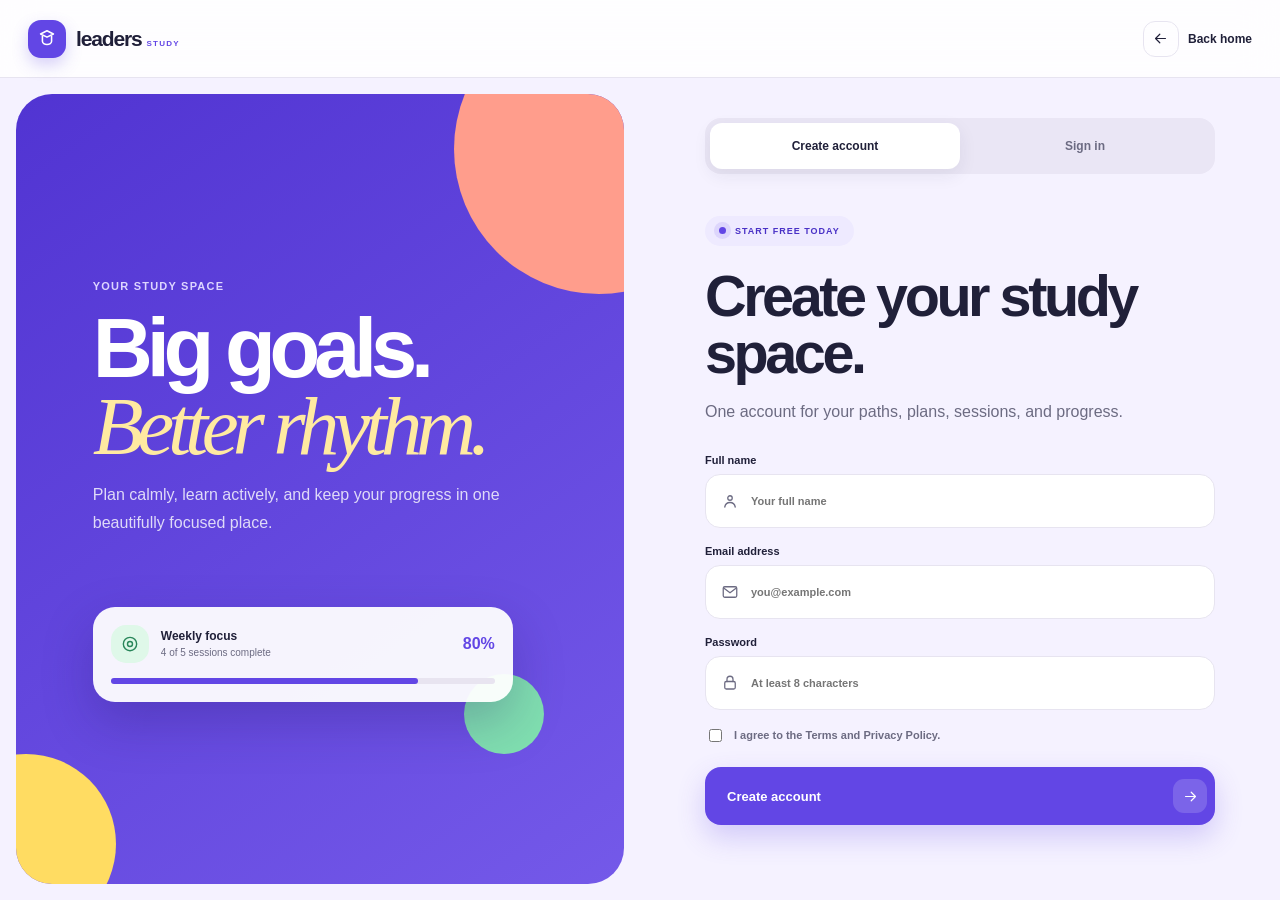
==== commit 61640692: "Fix mobile navigation, width, and profile page" ====
--- a/auth.html
+++ b/auth.html
@@ -2,70 +2,58 @@
 <html lang="en">
 <head>
   <meta charset="utf-8">
-  <meta name="viewport" content="width=device-width, initial-scale=1">
-  <meta name="theme-color" content="#171714">
-  <meta name="description" content="Join Leaders or sign in to continue your leadership journey.">
+  <meta name="viewport" content="width=device-width,initial-scale=1">
+  <meta name="theme-color" content="#6246e5">
+  <meta name="description" content="Create your Leaders study account or sign in.">
   <title>Join Leaders</title>
   <link rel="icon" href="assets/favicon.svg" type="image/svg+xml">
   <link rel="stylesheet" href="styles.css">
   <link rel="stylesheet" href="auth.css">
+  <link rel="stylesheet" href="fixes.css">
   <script src="auth.js" defer></script>
 </head>
-<body class="auth-page">
-  <header class="site-header">
-    <a class="brand" href="index.html"><span class="brand-dot" aria-hidden="true"></span>LEADERS</a>
-    <nav class="desktop-nav" aria-label="Primary navigation">
-      <a href="index.html#approach"><span class="nav-icon"><svg viewBox="0 0 24 24"><circle cx="12" cy="12" r="8"/><path d="m15 9-2 4-4 2 2-4z"/></svg></span><span>Approach</span></a>
-      <a href="index.html#programs"><span class="nav-icon"><svg viewBox="0 0 24 24"><rect x="4" y="4" width="6" height="6" rx="1"/><rect x="14" y="4" width="6" height="6" rx="1"/><rect x="4" y="14" width="6" height="6" rx="1"/><rect x="14" y="14" width="6" height="6" rx="1"/></svg></span><span>Programs</span></a>
-      <a href="index.html#stories"><span class="nav-icon"><svg viewBox="0 0 24 24"><path d="M5 18.5A3.5 3.5 0 0 1 8.5 15H20V4H7a3 3 0 0 0-3 3v11a2 2 0 0 0 2 2h14"/><path d="M8 8h8M8 11h6"/></svg></span><span>Stories</span></a>
-      <a href="index.html#ideas"><span class="nav-icon"><svg viewBox="0 0 24 24"><path d="M9 18h6M10 22h4M8.5 14.5A6 6 0 1 1 15.5 14.5c-1.1.8-1.5 1.5-1.5 2.5h-4c0-1-.4-1.7-1.5-2.5Z"/></svg></span><span>Ideas</span></a>
-      <a class="nav-join" href="auth.html" aria-current="page"><span class="nav-icon"><svg viewBox="0 0 24 24"><circle cx="9" cy="8" r="3"/><path d="M3.5 19c.6-3.1 2.4-5 5.5-5s4.9 1.9 5.5 5M17 8v6M14 11h6"/></svg></span><span>Join</span></a>
-    </nav>
-    <a class="auth-back" href="index.html"><span class="icon"><svg viewBox="0 0 24 24"><path d="M19 12H5M11 6l-6 6 6 6"/></svg></span>Back to home</a>
+<body class="account-page">
+  <header class="account-topbar">
+    <a class="brand" href="index.html"><span class="brand-shape"><svg width="22" height="22" viewBox="0 0 24 24"><path d="M5 6.5 12 3l7 3.5-7 3.5z"/><path d="M7 9v5.5c0 2 2.3 3.5 5 3.5s5-1.5 5-3.5V9"/></svg></span><span>leaders<small>STUDY</small></span></a>
+    <a class="account-back" href="index.html"><span><svg width="17" height="17" viewBox="0 0 24 24"><path d="M19 12H5M11 6l-6 6 6 6"/></svg></span>Back home</a>
   </header>
 
-  <main class="auth-layout">
-    <section class="auth-editorial">
-      <div class="auth-number">01 / ACCESS</div>
-      <div>
-        <p class="eyebrow light">The work starts here</p>
-        <h1>Become the leader<br>your moment <em>needs.</em></h1>
-        <p>Join a global practice of people building clearer decisions, stronger teams, and meaningful momentum.</p>
-      </div>
-      <blockquote>“Leadership begins when responsibility becomes a choice.”</blockquote>
+  <nav class="mobile-nav account-mobile-nav" aria-label="Mobile navigation">
+    <a href="index.html#home"><svg width="22" height="22" viewBox="0 0 24 24"><path d="m4 11 8-7 8 7v9h-6v-6h-4v6H4z"/></svg><span>Home</span></a>
+    <a href="index.html#paths"><svg width="22" height="22" viewBox="0 0 24 24"><path d="M5 5.5A2.5 2.5 0 0 1 7.5 3H20v15H7.5A2.5 2.5 0 0 0 5 20.5z"/><path d="M5 5.5v15M9 7h7M9 11h6"/></svg><span>Paths</span></a>
+    <a href="index.html#planner"><svg width="22" height="22" viewBox="0 0 24 24"><rect x="3" y="5" width="18" height="16" rx="3"/><path d="M7 3v4M17 3v4M3 10h18"/></svg><span>Planner</span></a>
+    <a class="active" href="auth.html"><svg width="22" height="22" viewBox="0 0 24 24"><circle cx="12" cy="8" r="3.5"/><path d="M5 21c.7-4.5 3-7 7-7s6.3 2.5 7 7"/></svg><span>Profile</span></a>
+  </nav>
+
+  <main class="account-layout">
+    <section class="account-art">
+      <div class="art-orb art-one"></div><div class="art-orb art-two"></div><div class="art-orb art-three"></div>
+      <div class="account-art-copy"><span class="section-kicker light">Your study space</span><h1>Big goals.<br><em>Better rhythm.</em></h1><p>Plan calmly, learn actively, and keep your progress in one beautifully focused place.</p></div>
+      <div class="account-preview"><div><span class="mini-card-icon mint"><svg width="20" height="20" viewBox="0 0 24 24"><circle cx="12" cy="12" r="8"/><circle cx="12" cy="12" r="3"/></svg></span><p><b>Weekly focus</b><span>4 of 5 sessions complete</span></p><strong>80%</strong></div><i><b style="width:80%"></b></i></div>
     </section>
 
-    <section class="auth-panel" aria-labelledby="auth-title">
-      <div class="auth-card">
-        <div class="auth-tabs" role="tablist" aria-label="Account access">
-          <button type="button" role="tab" id="signup-tab" aria-selected="true" aria-controls="signup-panel">Create account</button>
-          <button type="button" role="tab" id="signin-tab" aria-selected="false" aria-controls="signin-panel">Sign in</button>
-        </div>
+    <section class="account-panel">
+      <div class="account-card">
+        <div class="auth-tabs" role="tablist" aria-label="Account access"><button class="active" id="signup-tab" type="button" role="tab" aria-selected="true" aria-controls="signup-panel">Create account</button><button id="signin-tab" type="button" role="tab" aria-selected="false" aria-controls="signin-panel">Sign in</button></div>
 
-        <div class="auth-form-panel" id="signup-panel" role="tabpanel" aria-labelledby="signup-tab">
-          <p class="eyebrow">New to Leaders</p>
-          <h2 id="auth-title">Create your account.</h2>
-          <p class="auth-intro">Start with the essentials. You can shape your leadership profile after joining.</p>
+        <div class="account-form-panel" id="signup-panel" role="tabpanel" aria-labelledby="signup-tab">
+          <span class="soft-badge"><i></i> Start free today</span><h2>Create your study space.</h2><p>One account for your paths, plans, sessions, and progress.</p>
           <form class="account-form" data-mode="signup">
-            <div class="auth-field"><label for="signup-name">Full name</label><div><svg viewBox="0 0 24 24"><circle cx="12" cy="8" r="3"/><path d="M5 20c.8-4 3.1-6 7-6s6.2 2 7 6"/></svg><input id="signup-name" name="name" autocomplete="name" placeholder="Your full name" required></div></div>
-            <div class="auth-field"><label for="signup-email">Email address</label><div><svg viewBox="0 0 24 24"><rect x="3" y="5" width="18" height="14" rx="2"/><path d="m4 7 8 6 8-6"/></svg><input id="signup-email" name="email" type="email" autocomplete="email" placeholder="you@company.com" required></div></div>
-            <div class="auth-field"><label for="signup-password">Password</label><div><svg viewBox="0 0 24 24"><rect x="5" y="10" width="14" height="10" rx="2"/><path d="M8 10V7a4 4 0 0 1 8 0v3"/></svg><input id="signup-password" name="password" type="password" autocomplete="new-password" minlength="8" placeholder="At least 8 characters" required></div></div>
-            <label class="auth-check"><input type="checkbox" required><span>I agree to the Terms and Privacy Policy.</span></label>
-            <button class="button button-ink auth-submit" type="submit">Create account <span class="icon"><svg viewBox="0 0 24 24"><path d="M5 12h14M13 6l6 6-6 6"/></svg></span></button>
-            <p class="auth-status" aria-live="polite"></p>
+            <label>Full name<div><svg width="18" height="18" viewBox="0 0 24 24"><circle cx="12" cy="8" r="3"/><path d="M5 20c.8-4 3.1-6 7-6s6.2 2 7 6"/></svg><input name="name" autocomplete="name" placeholder="Your full name" required></div></label>
+            <label>Email address<div><svg width="18" height="18" viewBox="0 0 24 24"><rect x="3" y="5" width="18" height="14" rx="2"/><path d="m4 7 8 6 8-6"/></svg><input name="email" type="email" autocomplete="email" placeholder="you@example.com" required></div></label>
+            <label>Password<div><svg width="18" height="18" viewBox="0 0 24 24"><rect x="5" y="10" width="14" height="10" rx="2"/><path d="M8 10V7a4 4 0 0 1 8 0v3"/></svg><input name="password" type="password" autocomplete="new-password" minlength="8" placeholder="At least 8 characters" required></div></label>
+            <label class="check-row"><input type="checkbox" required><span>I agree to the Terms and Privacy Policy.</span></label>
+            <button class="primary-button account-submit" type="submit">Create account<span class="button-icon"><svg width="17" height="17" viewBox="0 0 24 24"><path d="M5 12h14M13 6l6 6-6 6"/></svg></span></button><p class="account-status" aria-live="polite"></p>
           </form>
         </div>
 
-        <div class="auth-form-panel" id="signin-panel" role="tabpanel" aria-labelledby="signin-tab" hidden>
-          <p class="eyebrow">Welcome back</p>
-          <h2>Continue your work.</h2>
-          <p class="auth-intro">Sign in to return to your leadership profile and programs.</p>
+        <div class="account-form-panel" id="signin-panel" role="tabpanel" aria-labelledby="signin-tab" hidden>
+          <span class="soft-badge"><i></i> Welcome back</span><h2>Continue your progress.</h2><p>Your plan and saved paths are waiting for you.</p>
           <form class="account-form" data-mode="signin">
-            <div class="auth-field"><label for="signin-email">Email address</label><div><svg viewBox="0 0 24 24"><rect x="3" y="5" width="18" height="14" rx="2"/><path d="m4 7 8 6 8-6"/></svg><input id="signin-email" name="email" type="email" autocomplete="email" placeholder="you@company.com" required></div></div>
-            <div class="auth-field"><label for="signin-password">Password</label><div><svg viewBox="0 0 24 24"><rect x="5" y="10" width="14" height="10" rx="2"/><path d="M8 10V7a4 4 0 0 1 8 0v3"/></svg><input id="signin-password" name="password" type="password" autocomplete="current-password" placeholder="Your password" required></div></div>
-            <div class="auth-row"><label class="auth-check"><input type="checkbox"><span>Remember me</span></label><button class="auth-text-button" type="button">Forgot password?</button></div>
-            <button class="button button-ink auth-submit" type="submit">Sign in <span class="icon"><svg viewBox="0 0 24 24"><path d="M5 12h14M13 6l6 6-6 6"/></svg></span></button>
-            <p class="auth-status" aria-live="polite"></p>
+            <label>Email address<div><svg width="18" height="18" viewBox="0 0 24 24"><rect x="3" y="5" width="18" height="14" rx="2"/><path d="m4 7 8 6 8-6"/></svg><input name="email" type="email" autocomplete="email" placeholder="you@example.com" required></div></label>
+            <label>Password<div><svg width="18" height="18" viewBox="0 0 24 24"><rect x="5" y="10" width="14" height="10" rx="2"/><path d="M8 10V7a4 4 0 0 1 8 0v3"/></svg><input name="password" type="password" autocomplete="current-password" placeholder="Your password" required></div></label>
+            <div class="form-options"><label class="check-row"><input type="checkbox"><span>Remember me</span></label><button type="button">Forgot password?</button></div>
+            <button class="primary-button account-submit" type="submit">Sign in<span class="button-icon"><svg width="17" height="17" viewBox="0 0 24 24"><path d="M5 12h14M13 6l6 6-6 6"/></svg></span></button><p class="account-status" aria-live="polite"></p>
           </form>
         </div>
       </div>
--- a/fixes.css
+++ b/fixes.css
@@ -0,0 +1,41 @@
+html,body{width:100%;max-width:100%;overflow-x:hidden;overflow-x:clip}.mobile-nav{display:none}main,section,header,footer,nav,div,article{min-width:0}svg{flex:none}
+
+@media(max-width:700px){
+  :root{--shell:calc(100% - 30px)}
+  html,body{width:100%;max-width:100%;overflow-x:hidden;overflow-x:clip}
+  body{padding-bottom:90px}
+  .topbar{width:100%;max-width:100%;position:sticky;top:0;left:0;right:0;overflow:visible}
+  .topbar .main-nav{display:none!important}
+  .mobile-nav{position:fixed;z-index:500;display:grid;grid-template-columns:repeat(4,minmax(0,1fr));left:max(8px,env(safe-area-inset-left));right:max(8px,env(safe-area-inset-right));bottom:max(8px,env(safe-area-inset-bottom));width:auto;max-width:none;height:68px;padding:5px;background:rgba(32,32,57,.97);border:1px solid rgba(255,255,255,.13);border-radius:22px;box-shadow:0 16px 42px rgba(25,20,58,.32);backdrop-filter:blur(18px);transform:none}
+  .mobile-nav a{min-width:0;height:100%;display:flex;flex-direction:column;align-items:center;justify-content:center;gap:4px;border-radius:17px;color:#aaa8bc;font-size:9px;font-weight:800;line-height:1}
+  .mobile-nav a.active,.mobile-nav a:focus,.mobile-nav a:hover{background:rgba(255,255,255,.09);color:white}
+  .mobile-nav svg{width:21px;height:21px}
+  .page-shell{width:calc(100% - 30px);max-width:calc(100% - 30px)}
+  main,.hero,.hero-copy,.study-board,.board-grid,.paths,.course-grid,.planner-inner,.community,.final-cta,.footer{width:100%;max-width:100%;min-width:0}
+  .hero{width:calc(100% - 30px);margin-inline:auto;padding-inline:0}
+  .hero-copy>p,.section-heading>p,.planner-copy>p,.community-copy>p{width:100%;max-width:100%}
+  .hero h1{font-size:clamp(48px,14.2vw,66px);max-width:100%;overflow-wrap:normal}
+  .hero h1 em{white-space:nowrap}
+  .hero-actions,.hero-actions>*{width:100%;max-width:100%;min-width:0}
+  .study-board{overflow:hidden;padding-bottom:78px}
+  .study-board:before{right:0;bottom:0}
+  .board-glow{display:none}
+  .floating-note{right:14px;left:14px;bottom:15px;width:auto;max-width:none}
+  .trust-strip{width:100%;max-width:100%;overflow:hidden}
+  .filter-row{max-width:calc(100vw - 15px)}
+  .course-card{width:100%;max-width:100%}
+  .planner-section{width:calc(100% - 16px);max-width:calc(100% - 16px);margin-inline:8px}
+  .week-card,.community-card,.cta-card{width:100%;max-width:100%;overflow:hidden}
+  .week-days{grid-template-columns:repeat(7,minmax(0,1fr))}
+  .search-dialog,.planner-dialog{width:calc(100% - 16px);max-width:calc(100% - 16px)}
+  .planner-modal{width:100%;max-width:100%}
+  .choice-grid,.day-choices{max-width:100%}
+
+  .account-page{padding-bottom:90px!important;width:100%;max-width:100%;overflow-x:hidden;overflow-x:clip}
+  .account-topbar{position:sticky;top:0;z-index:100;width:100%;max-width:100%}
+  .account-layout,.account-art,.account-panel,.account-card,.account-form-panel,.account-form{width:100%;max-width:100%;min-width:0}
+  .account-art{width:calc(100% - 16px);max-width:calc(100% - 16px);margin:8px}
+  .account-panel{padding-inline:20px}
+  .account-form label,.account-form label>div,.account-form input{min-width:0;max-width:100%}
+  .account-mobile-nav{display:grid}
+}
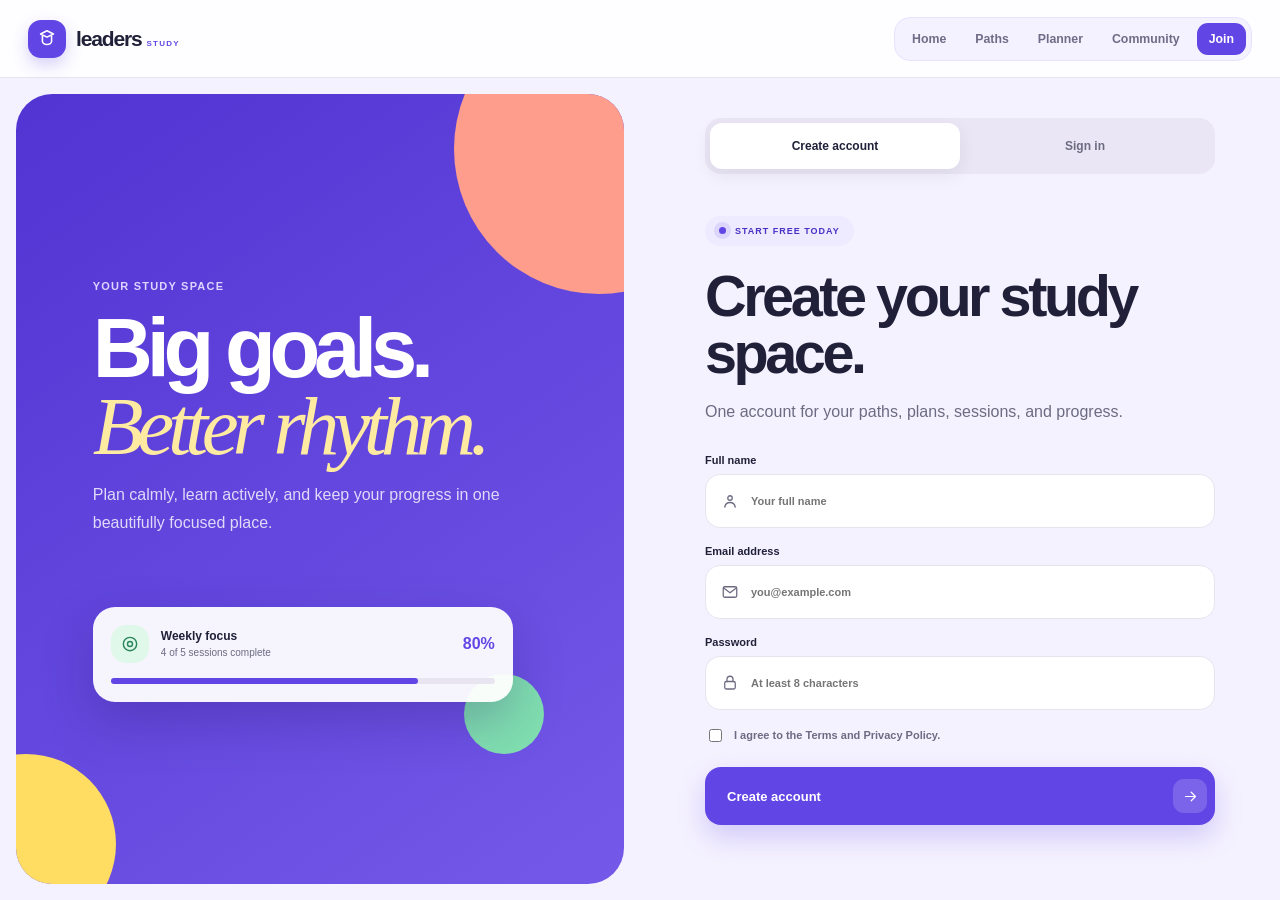
==== commit 58d94b80: "Redesign responsive navigation and add standalone pages" ====
--- a/auth.html
+++ b/auth.html
@@ -10,19 +10,21 @@
   <link rel="stylesheet" href="styles.css">
   <link rel="stylesheet" href="auth.css">
   <link rel="stylesheet" href="fixes.css">
+  <link rel="stylesheet" href="nav.css">
   <script src="auth.js" defer></script>
 </head>
 <body class="account-page">
   <header class="account-topbar">
     <a class="brand" href="index.html"><span class="brand-shape"><svg width="22" height="22" viewBox="0 0 24 24"><path d="M5 6.5 12 3l7 3.5-7 3.5z"/><path d="M7 9v5.5c0 2 2.3 3.5 5 3.5s5-1.5 5-3.5V9"/></svg></span><span>leaders<small>STUDY</small></span></a>
-    <a class="account-back" href="index.html"><span><svg width="17" height="17" viewBox="0 0 24 24"><path d="M19 12H5M11 6l-6 6 6 6"/></svg></span>Back home</a>
+    <nav class="account-desktop-nav" aria-label="Main navigation"><a href="index.html">Home</a><a href="paths.html">Paths</a><a href="planner.html">Planner</a><a href="community.html">Community</a><a class="active" href="auth.html">Join</a></nav>
   </header>
 
   <nav class="mobile-nav account-mobile-nav" aria-label="Mobile navigation">
-    <a href="index.html#home"><svg width="22" height="22" viewBox="0 0 24 24"><path d="m4 11 8-7 8 7v9h-6v-6h-4v6H4z"/></svg><span>Home</span></a>
-    <a href="index.html#paths"><svg width="22" height="22" viewBox="0 0 24 24"><path d="M5 5.5A2.5 2.5 0 0 1 7.5 3H20v15H7.5A2.5 2.5 0 0 0 5 20.5z"/><path d="M5 5.5v15M9 7h7M9 11h6"/></svg><span>Paths</span></a>
-    <a href="index.html#planner"><svg width="22" height="22" viewBox="0 0 24 24"><rect x="3" y="5" width="18" height="16" rx="3"/><path d="M7 3v4M17 3v4M3 10h18"/></svg><span>Planner</span></a>
-    <a class="active" href="auth.html"><svg width="22" height="22" viewBox="0 0 24 24"><circle cx="12" cy="8" r="3.5"/><path d="M5 21c.7-4.5 3-7 7-7s6.3 2.5 7 7"/></svg><span>Profile</span></a>
+    <a href="index.html"><svg viewBox="0 0 24 24"><path d="m4 11 8-7 8 7v9h-6v-6h-4v6H4z"/></svg><span>Home</span></a>
+    <a href="paths.html"><svg viewBox="0 0 24 24"><path d="M5 5.5A2.5 2.5 0 0 1 7.5 3H20v15H7.5A2.5 2.5 0 0 0 5 20.5z"/><path d="M5 5.5v15M9 7h7M9 11h6"/></svg><span>Paths</span></a>
+    <a href="planner.html"><svg viewBox="0 0 24 24"><rect x="3" y="5" width="18" height="16" rx="3"/><path d="M7 3v4M17 3v4M3 10h18"/></svg><span>Planner</span></a>
+    <a href="community.html"><svg viewBox="0 0 24 24"><circle cx="9" cy="8" r="3"/><path d="M3 20c.7-4 2.7-6 6-6s5.3 2 6 6"/></svg><span>Community</span></a>
+    <a class="active" href="auth.html"><svg viewBox="0 0 24 24"><circle cx="9" cy="9" r="3"/><path d="M3.5 20c.6-4 2.5-6 5.5-6M17 11v8M13 15h8"/></svg><span>Join</span></a>
   </nav>
 
   <main class="account-layout">
--- a/nav.css
+++ b/nav.css
@@ -0,0 +1,21 @@
+/* Shared navigation — desktop, tablet and mobile each get a purpose-built layout. */
+.topbar{background:rgba(255,255,255,.9);border:1px solid rgba(98,70,229,.12);box-shadow:0 14px 40px rgba(39,32,86,.09);backdrop-filter:blur(22px)}
+.main-nav{display:flex;align-items:center;gap:5px;padding:6px;border:1px solid #e7e2ff;border-radius:18px;background:linear-gradient(135deg,#f5f2ff 0%,#edf7ff 100%);box-shadow:inset 0 1px #fff}
+.main-nav a{position:relative;display:flex;align-items:center;gap:7px;min-height:42px;padding:0 13px;border-radius:13px;color:#6f6c82;font-size:.78rem;font-weight:800;transition:transform .22s ease,color .22s ease,background .22s ease,box-shadow .22s ease}
+.main-nav a:hover{color:#3f2cb9;background:rgba(255,255,255,.8);transform:translateY(-2px)}
+.main-nav a.active{color:#fff;background:linear-gradient(135deg,#7357ef,#5137d7);box-shadow:0 8px 18px rgba(83,55,216,.25)}
+.main-nav .nav-icon{display:grid;width:25px;height:25px;place-items:center;border-radius:8px;background:#fff;box-shadow:0 3px 9px rgba(45,34,105,.09)}
+.main-nav a.active .nav-icon{background:rgba(255,255,255,.18);box-shadow:none}
+.main-nav svg{width:15px;height:15px;fill:none;stroke:currentColor;stroke-width:1.9;stroke-linecap:round;stroke-linejoin:round}
+.nav-tools{gap:10px}.streak-pill{background:#fff8d8;border-color:#f5dea0}.join-button{background:linear-gradient(135deg,#ffcc67,#ff9d70);color:#30244a;box-shadow:0 9px 20px rgba(238,149,75,.2)}
+.join-button:hover{box-shadow:0 12px 26px rgba(238,149,75,.3)}
+.mobile-nav{grid-template-columns:repeat(5,minmax(0,1fr))!important;background:rgba(255,255,255,.94)!important;border:1px solid rgba(98,70,229,.15)!important;box-shadow:0 -10px 35px rgba(39,32,86,.13)!important;backdrop-filter:blur(24px)!important}
+.mobile-nav a{position:relative;color:#8b879e!important;gap:4px!important;font-weight:750!important;transition:color .2s ease,transform .2s ease!important}
+.mobile-nav a::before{content:"";position:absolute;inset:5px 7px 18px;border-radius:15px;background:transparent;z-index:-1;transition:background .2s ease,transform .2s ease}
+.mobile-nav a.active{color:#563ad7!important;transform:translateY(-2px)}
+.mobile-nav a.active::before{background:linear-gradient(135deg,#eee9ff,#e7f5ff);transform:scale(1.02)}
+.mobile-nav svg{width:21px!important;height:21px!important;fill:none;stroke:currentColor;stroke-width:1.9;stroke-linecap:round;stroke-linejoin:round}
+.account-desktop-nav{display:flex;align-items:center;gap:5px;padding:5px;border:1px solid #e7e2ff;border-radius:16px;background:#f5f2ff}
+.account-desktop-nav a{padding:9px 12px;border-radius:11px;color:#706b86;font-size:.77rem;font-weight:800}.account-desktop-nav a:hover{color:#5137d7;background:#fff}.account-desktop-nav a.active{color:#fff;background:#6246e5}
+@media (max-width:1100px) and (min-width:701px){.topbar{padding-inline:22px}.main-nav a{padding:0 9px;font-size:.7rem}.main-nav .nav-icon{width:22px;height:22px}.streak-pill{display:none}.join-button{padding:9px 13px}.account-desktop-nav a{padding:8px;font-size:.69rem}}
+@media (max-width:700px){.topbar{background:rgba(255,255,255,.92)!important;border:0!important;border-bottom:1px solid #ece8f7!important;border-radius:0!important;box-shadow:0 8px 25px rgba(39,32,86,.06)!important}.nav-tools{display:flex!important}.nav-tools .streak-pill{display:flex!important;width:42px;height:34px;padding:0;justify-content:center;border-radius:12px}.nav-tools .streak-pill span{display:none}.nav-tools .streak-pill svg{width:16px}.nav-tools .join-button{display:none!important}.mobile-nav{left:10px!important;right:10px!important;bottom:calc(8px + env(safe-area-inset-bottom))!important;width:auto!important;min-width:0!important;height:72px!important;padding:6px!important;border-radius:23px!important}.mobile-nav a{font-size:.58rem!important;min-width:0!important}.mobile-nav a::before{inset:3px 2px 17px}.account-desktop-nav{display:none}.account-topbar .account-back{display:none!important}}
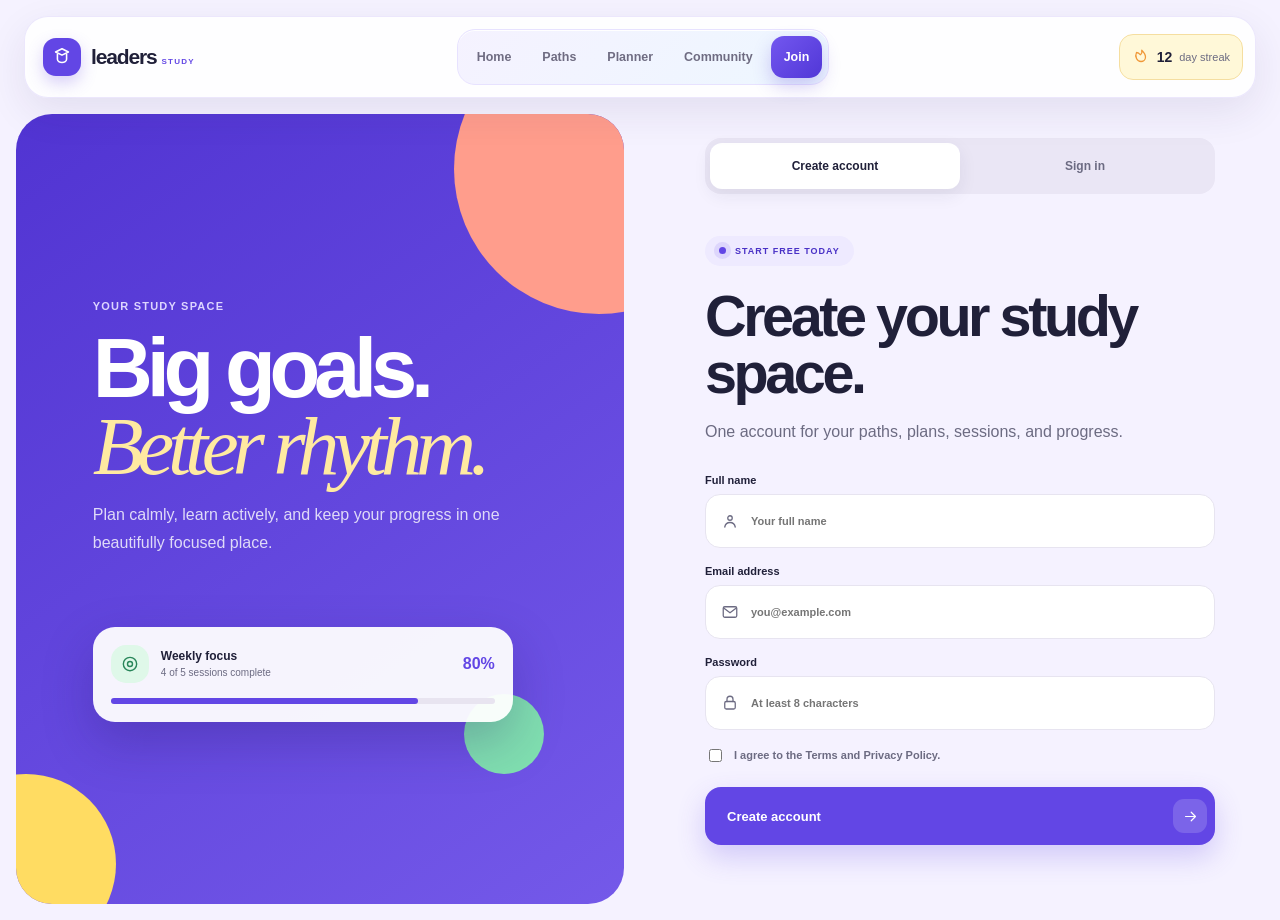
==== commit 7f061e97: "Add seamless navigation and refine mobile sizing" ====
--- a/auth.html
+++ b/auth.html
@@ -10,13 +10,18 @@
   <link rel="stylesheet" href="styles.css">
   <link rel="stylesheet" href="auth.css">
   <link rel="stylesheet" href="fixes.css">
+  <link rel="stylesheet" href="pages.css">
   <link rel="stylesheet" href="nav.css">
+  <script src="app.js" defer></script>
+  <script src="pages.js" defer></script>
   <script src="auth.js" defer></script>
+  <script src="router.js" defer></script>
 </head>
 <body class="account-page">
-  <header class="account-topbar">
+  <header class="topbar">
     <a class="brand" href="index.html"><span class="brand-shape"><svg width="22" height="22" viewBox="0 0 24 24"><path d="M5 6.5 12 3l7 3.5-7 3.5z"/><path d="M7 9v5.5c0 2 2.3 3.5 5 3.5s5-1.5 5-3.5V9"/></svg></span><span>leaders<small>STUDY</small></span></a>
-    <nav class="account-desktop-nav" aria-label="Main navigation"><a href="index.html">Home</a><a href="paths.html">Paths</a><a href="planner.html">Planner</a><a href="community.html">Community</a><a class="active" href="auth.html">Join</a></nav>
+    <nav class="main-nav" aria-label="Main navigation"><a href="index.html"><span>Home</span></a><a href="paths.html"><span>Paths</span></a><a href="planner.html"><span>Planner</span></a><a href="community.html"><span>Community</span></a><a class="active" href="auth.html"><span>Join</span></a></nav>
+    <div class="nav-tools"><span class="streak-pill"><svg viewBox="0 0 24 24"><path d="M13 3s1 4-2 6c-2-3-5-3-5-3s-2 4 0 8c1.4 2.8 3.7 4 6 4 3.3 0 6-2.7 6-6 0-4-5-9-5-9Z"/></svg><b>12</b><span>day streak</span></span></div>
   </header>
 
   <nav class="mobile-nav account-mobile-nav" aria-label="Mobile navigation">
--- a/pages.css
+++ b/pages.css
@@ -0,0 +1,23 @@
+.inner-page{background:linear-gradient(180deg,#fbfaff 0%,#f7f5ff 48%,#fff 100%);color:#211f3b;min-height:100vh}
+.page-hero{position:relative;overflow:hidden;padding:92px 0 54px}.page-hero::before,.page-hero::after{content:"";position:absolute;border-radius:50%;filter:blur(2px);pointer-events:none}.page-hero::before{width:300px;height:300px;right:-80px;top:-90px;background:#e8ddff}.page-hero::after{width:170px;height:170px;left:-60px;bottom:-50px;background:#dff5ef}.page-hero-grid{position:relative;display:grid;grid-template-columns:1.15fr .85fr;gap:58px;align-items:center}.page-hero h1{font-size:clamp(3.4rem,7vw,6.7rem);line-height:.86;letter-spacing:-.07em;margin:22px 0;color:#20203c}.page-hero h1 em{font-family:Georgia,serif;color:#6246e5;font-weight:500}.page-hero p{max-width:620px;color:#737087;font-size:1.08rem;line-height:1.8}.hero-stat-card{position:relative;padding:32px;border-radius:36px;background:linear-gradient(145deg,#6045dd,#3f2aa7);color:#fff;box-shadow:0 28px 65px rgba(69,43,168,.28)}.hero-stat-card>span{font-size:.72rem;font-weight:900;letter-spacing:.14em;text-transform:uppercase;color:#dcd4ff}.hero-stat-card strong{display:block;font-size:3.5rem;margin:18px 0 4px}.hero-stat-card p{color:#e4defd;line-height:1.5}.stat-bars{display:flex;align-items:end;gap:9px;height:95px;margin-top:24px}.stat-bars i{flex:1;border-radius:9px 9px 4px 4px;background:linear-gradient(#ffd567,#ff9c77)}
+.page-section{padding:50px 0 105px}.page-intro{display:flex;justify-content:space-between;align-items:end;gap:30px;margin-bottom:34px}.page-intro h2{font-size:clamp(2rem,4vw,3.5rem);letter-spacing:-.05em;margin:8px 0}.page-intro p{max-width:520px;color:#77738b;line-height:1.7}.path-grid{display:grid;grid-template-columns:repeat(3,1fr);gap:20px}.path-tile{padding:26px;border:1px solid #e9e5f3;border-radius:28px;background:#fff;box-shadow:0 12px 35px rgba(43,35,82,.07);transition:transform .25s ease,box-shadow .25s ease}.path-tile:hover{transform:translateY(-7px);box-shadow:0 22px 45px rgba(43,35,82,.13)}.path-tile:nth-child(2n){background:#f0ecff}.path-tile:nth-child(3n){background:#fff5dc}.path-tile .course-symbol{margin-bottom:30px}.path-tile h3{font-size:1.35rem;margin:10px 0}.path-tile p{color:#747086;line-height:1.65;min-height:78px}.tile-meta{display:flex;justify-content:space-between;align-items:center;margin-top:24px;color:#5d5872;font-size:.75rem;font-weight:800}.tile-meta a{display:grid;place-items:center;width:42px;height:42px;border-radius:14px;background:#24213f;color:#fff}.tile-meta svg{width:18px;fill:none;stroke:currentColor;stroke-width:2}
+.planner-workspace{display:grid;grid-template-columns:1fr .9fr;gap:28px}.planner-builder,.plan-preview{padding:34px;border-radius:32px;background:#fff;border:1px solid #e8e3f4;box-shadow:0 18px 50px rgba(41,33,82,.08)}.planner-builder h2,.plan-preview h2{font-size:2rem;margin:0 0 10px}.builder-group{border:0;padding:0;margin:28px 0}.builder-group legend{font-weight:850;margin-bottom:12px}.goal-options,.study-days{display:flex;flex-wrap:wrap;gap:9px}.goal-options button,.study-days button{border:1px solid #ded8ed;background:#faf9ff;border-radius:14px;padding:12px 15px;color:#6b6681;font-weight:800}.goal-options button.active,.study-days button.active{background:#6246e5;border-color:#6246e5;color:#fff;box-shadow:0 7px 16px rgba(98,70,229,.22)}.range-wrap{display:flex;align-items:center;gap:18px}.range-wrap input{accent-color:#6246e5;flex:1}.range-wrap output{min-width:78px;padding:10px;border-radius:12px;background:#eeeaff;color:#5138cc;text-align:center;font-weight:900}.plan-preview{background:linear-gradient(150deg,#24213f,#4b35b8);color:#fff}.plan-preview p{color:#c9c3e4}.preview-number{font-size:4.3rem;font-weight:900;letter-spacing:-.06em}.preview-number span{font-size:1rem;color:#c9c3e4}.preview-week{display:grid;grid-template-columns:repeat(7,1fr);gap:7px;margin:30px 0}.preview-week span{display:grid;place-items:center;aspect-ratio:1;border-radius:12px;background:rgba(255,255,255,.08);color:#aaa4c8;font-size:.72rem;font-weight:900}.preview-week span.active{background:#ffd263;color:#30244b}.preview-note{padding:18px;border-radius:18px;background:rgba(255,255,255,.09);line-height:1.6}
+.room-grid{display:grid;grid-template-columns:repeat(3,1fr);gap:20px}.room-card{padding:26px;border-radius:28px;background:#fff;border:1px solid #e8e3f4;box-shadow:0 15px 40px rgba(42,33,83,.07)}.room-card:nth-child(2){background:#eff8ff}.room-card:nth-child(3){background:#fff5dd}.room-card header{display:flex;justify-content:space-between;align-items:center}.live-pill{padding:7px 10px;border-radius:99px;background:#ffe7e9;color:#cf4858;font-size:.67rem;font-weight:900;text-transform:uppercase}.room-card h3{font-size:1.4rem;margin:24px 0 8px}.room-card p{color:#767187;line-height:1.6}.member-row{display:flex;justify-content:space-between;align-items:center;margin-top:25px}.members{display:flex}.members span{display:grid;place-items:center;width:34px;height:34px;margin-left:-7px;border:3px solid #fff;border-radius:50%;background:#e9e3ff;font-size:.64rem;font-weight:900}.members span:first-child{margin-left:0}.join-room{border:0;border-radius:13px;padding:11px 15px;background:#24213f;color:#fff;font-weight:850}.join-room.joined{background:#dff5e9;color:#28704c}.community-banner{display:grid;grid-template-columns:repeat(3,1fr);gap:12px;margin-top:22px;padding:22px;border-radius:28px;background:#6246e5;color:#fff}.community-banner div{text-align:center}.community-banner strong{display:block;font-size:2rem}.community-banner span{font-size:.75rem;color:#dcd5ff}
+@media(max-width:900px){.page-hero-grid,.planner-workspace{grid-template-columns:1fr}.hero-stat-card{max-width:520px}.path-grid,.room-grid{grid-template-columns:repeat(2,1fr)}}
+@media(max-width:700px){
+  .inner-page{padding-bottom:88px}
+  .page-hero{padding:44px 0 28px;min-height:0}
+  .page-hero::before{width:210px;height:210px;right:-95px;top:-45px}.page-hero::after{width:125px;height:125px;left:-55px;bottom:-22px}
+  .page-hero-grid{gap:26px}.page-hero .page-shell{width:calc(100% - 36px);max-width:calc(100% - 36px);overflow:visible}
+  .page-hero .soft-badge{max-width:100%;font-size:.57rem;letter-spacing:.085em;padding:9px 12px;white-space:nowrap;overflow:hidden;text-overflow:ellipsis}
+  .page-hero h1{max-width:100%;font-size:clamp(2.72rem,12.2vw,3.2rem);line-height:.93;letter-spacing:-.058em;margin:18px 0;overflow-wrap:break-word}
+  .page-hero h1 em{display:inline}.page-hero p{max-width:100%;font-size:.93rem;line-height:1.62;margin:0}
+  .hero-stat-card{padding:22px;border-radius:24px}.hero-stat-card strong{font-size:2.8rem}.stat-bars{height:72px}
+  .page-section{padding:24px 0 60px}.page-intro{display:block;margin-bottom:26px}.page-intro h2{font-size:2.35rem}.page-intro p{font-size:.9rem}
+  .path-grid,.room-grid{grid-template-columns:1fr}.path-tile,.room-card{padding:22px;border-radius:24px}
+  .planner-workspace{gap:16px}.planner-builder,.plan-preview{padding:22px;border-radius:24px}.planner-builder h2,.plan-preview h2{font-size:1.85rem;line-height:1.05}
+  .builder-group{margin:23px 0}.builder-group legend{font-size:.92rem}.goal-options{display:grid;grid-template-columns:1fr 1fr;gap:8px}.goal-options button{min-width:0;padding:11px 8px;font-size:.72rem}.goal-options button:last-child{grid-column:1/-1}
+  .study-days{display:grid;grid-template-columns:repeat(7,1fr);gap:5px}.study-days button{min-width:0;padding:10px 0;font-size:.72rem}.range-wrap{gap:10px}.range-wrap output{min-width:66px;font-size:.75rem}
+  .preview-number{font-size:3.2rem}.preview-week{gap:4px}.preview-note{font-size:.84rem}.community-banner{grid-template-columns:1fr 1fr}.community-banner div:last-child{grid-column:1/-1}
+  .filter-row{overflow-x:auto;flex-wrap:nowrap;padding-bottom:6px}.filter-row button{white-space:nowrap}
+}
--- a/nav.css
+++ b/nav.css
@@ -18,4 +18,6 @@
 .account-desktop-nav{display:flex;align-items:center;gap:5px;padding:5px;border:1px solid #e7e2ff;border-radius:16px;background:#f5f2ff}
 .account-desktop-nav a{padding:9px 12px;border-radius:11px;color:#706b86;font-size:.77rem;font-weight:800}.account-desktop-nav a:hover{color:#5137d7;background:#fff}.account-desktop-nav a.active{color:#fff;background:#6246e5}
 @media (max-width:1100px) and (min-width:701px){.topbar{padding-inline:22px}.main-nav a{padding:0 9px;font-size:.7rem}.main-nav .nav-icon{width:22px;height:22px}.streak-pill{display:none}.join-button{padding:9px 13px}.account-desktop-nav a{padding:8px;font-size:.69rem}}
-@media (max-width:700px){.topbar{background:rgba(255,255,255,.92)!important;border:0!important;border-bottom:1px solid #ece8f7!important;border-radius:0!important;box-shadow:0 8px 25px rgba(39,32,86,.06)!important}.nav-tools{display:flex!important}.nav-tools .streak-pill{display:flex!important;width:42px;height:34px;padding:0;justify-content:center;border-radius:12px}.nav-tools .streak-pill span{display:none}.nav-tools .streak-pill svg{width:16px}.nav-tools .join-button{display:none!important}.mobile-nav{left:10px!important;right:10px!important;bottom:calc(8px + env(safe-area-inset-bottom))!important;width:auto!important;min-width:0!important;height:72px!important;padding:6px!important;border-radius:23px!important}.mobile-nav a{font-size:.58rem!important;min-width:0!important}.mobile-nav a::before{inset:3px 2px 17px}.account-desktop-nav{display:none}.account-topbar .account-back{display:none!important}}
+@media (max-width:700px){.topbar{background:rgba(255,255,255,.94)!important;border:0!important;border-bottom:1px solid #ece8f7!important;border-radius:0!important;box-shadow:0 8px 25px rgba(39,32,86,.06)!important}.brand{font-size:19px}.brand-shape{width:32px;height:32px}.nav-tools{display:flex!important}.nav-tools .streak-pill{display:flex!important;width:40px;height:34px;padding:0;justify-content:center;border-radius:12px}.nav-tools .streak-pill span{display:none}.nav-tools .streak-pill svg{width:15px}.nav-tools .join-button{display:none!important}.mobile-nav{left:12px!important;right:12px!important;bottom:calc(8px + env(safe-area-inset-bottom))!important;width:auto!important;min-width:0!important;height:66px!important;padding:5px!important;border-radius:21px!important}.mobile-nav a{font-size:.54rem!important;min-width:0!important;gap:3px!important}.mobile-nav a::before{inset:3px 2px 15px}.mobile-nav svg{width:19px!important;height:19px!important}.account-desktop-nav{display:none}.account-topbar .account-back{display:none!important}}
+
+main{transition:opacity .18s ease,transform .18s ease}.route-loading main{opacity:.45;transform:translateY(5px);pointer-events:none}
